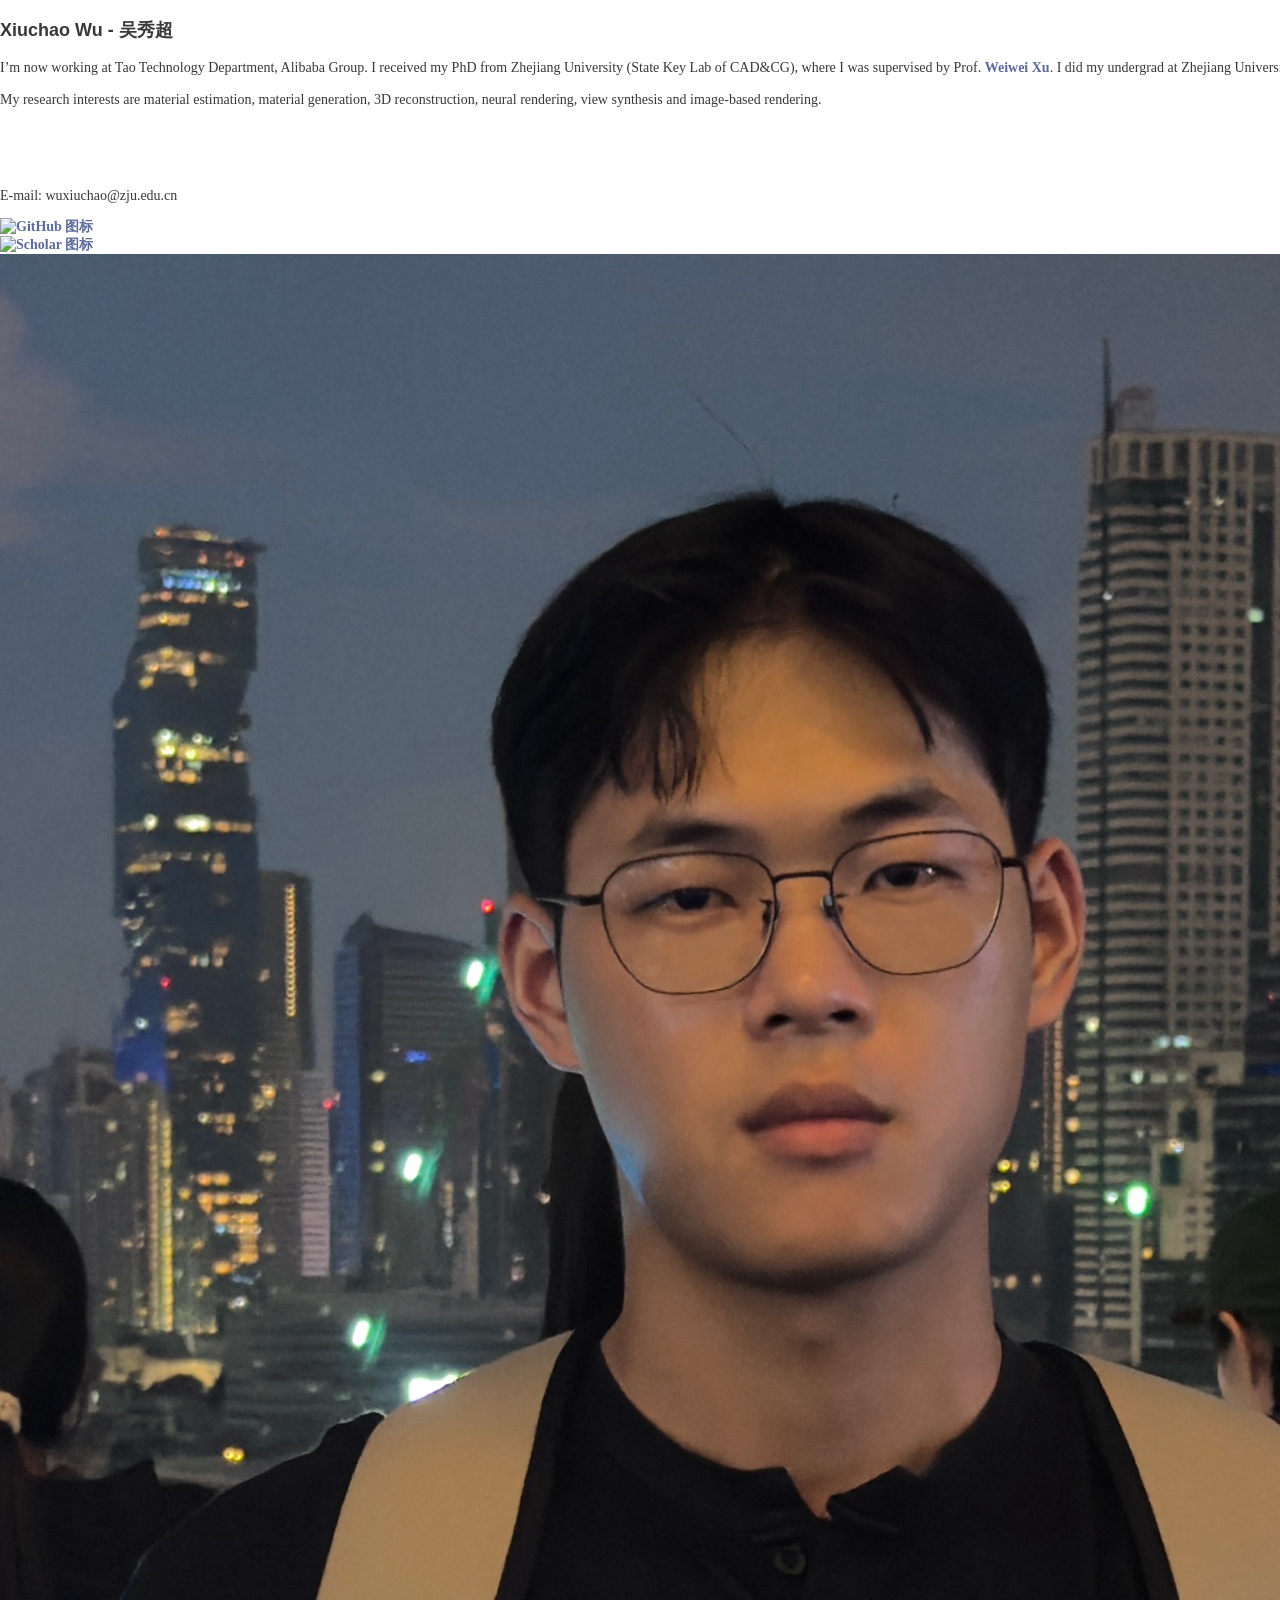
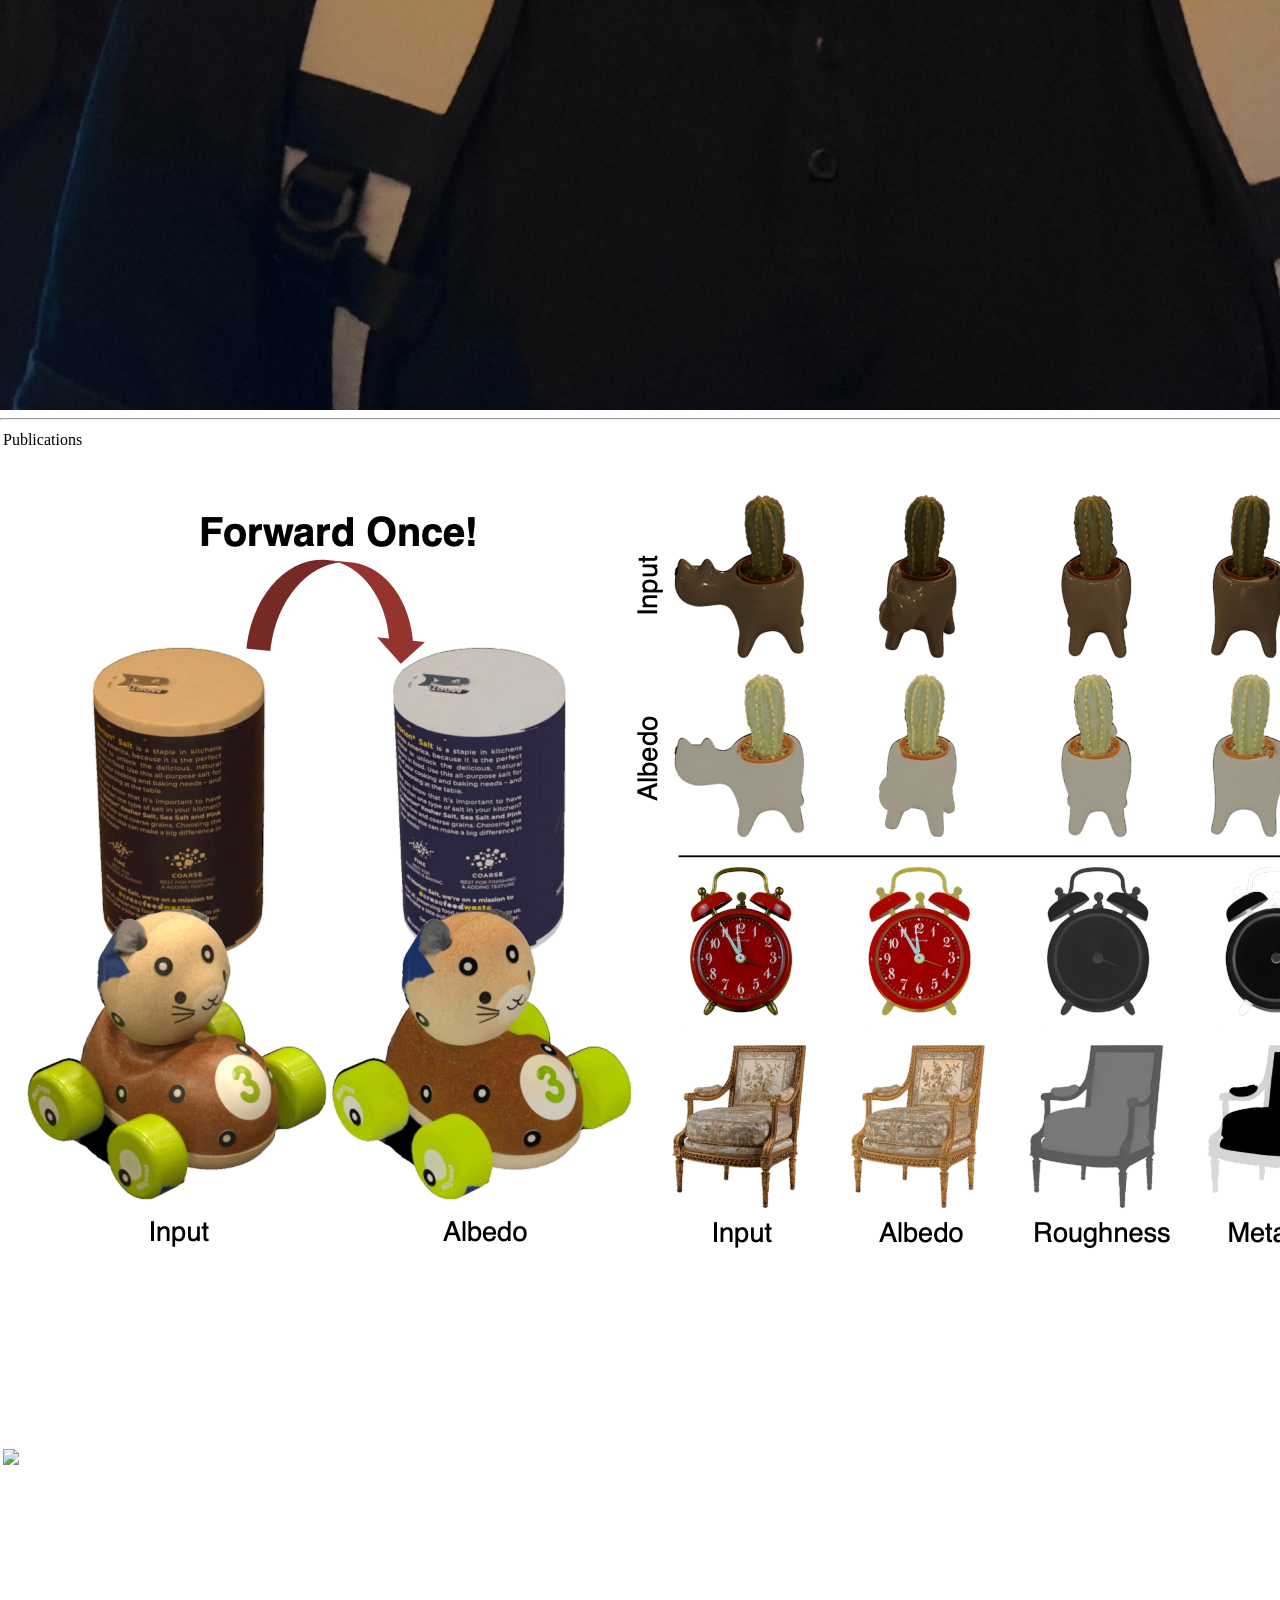
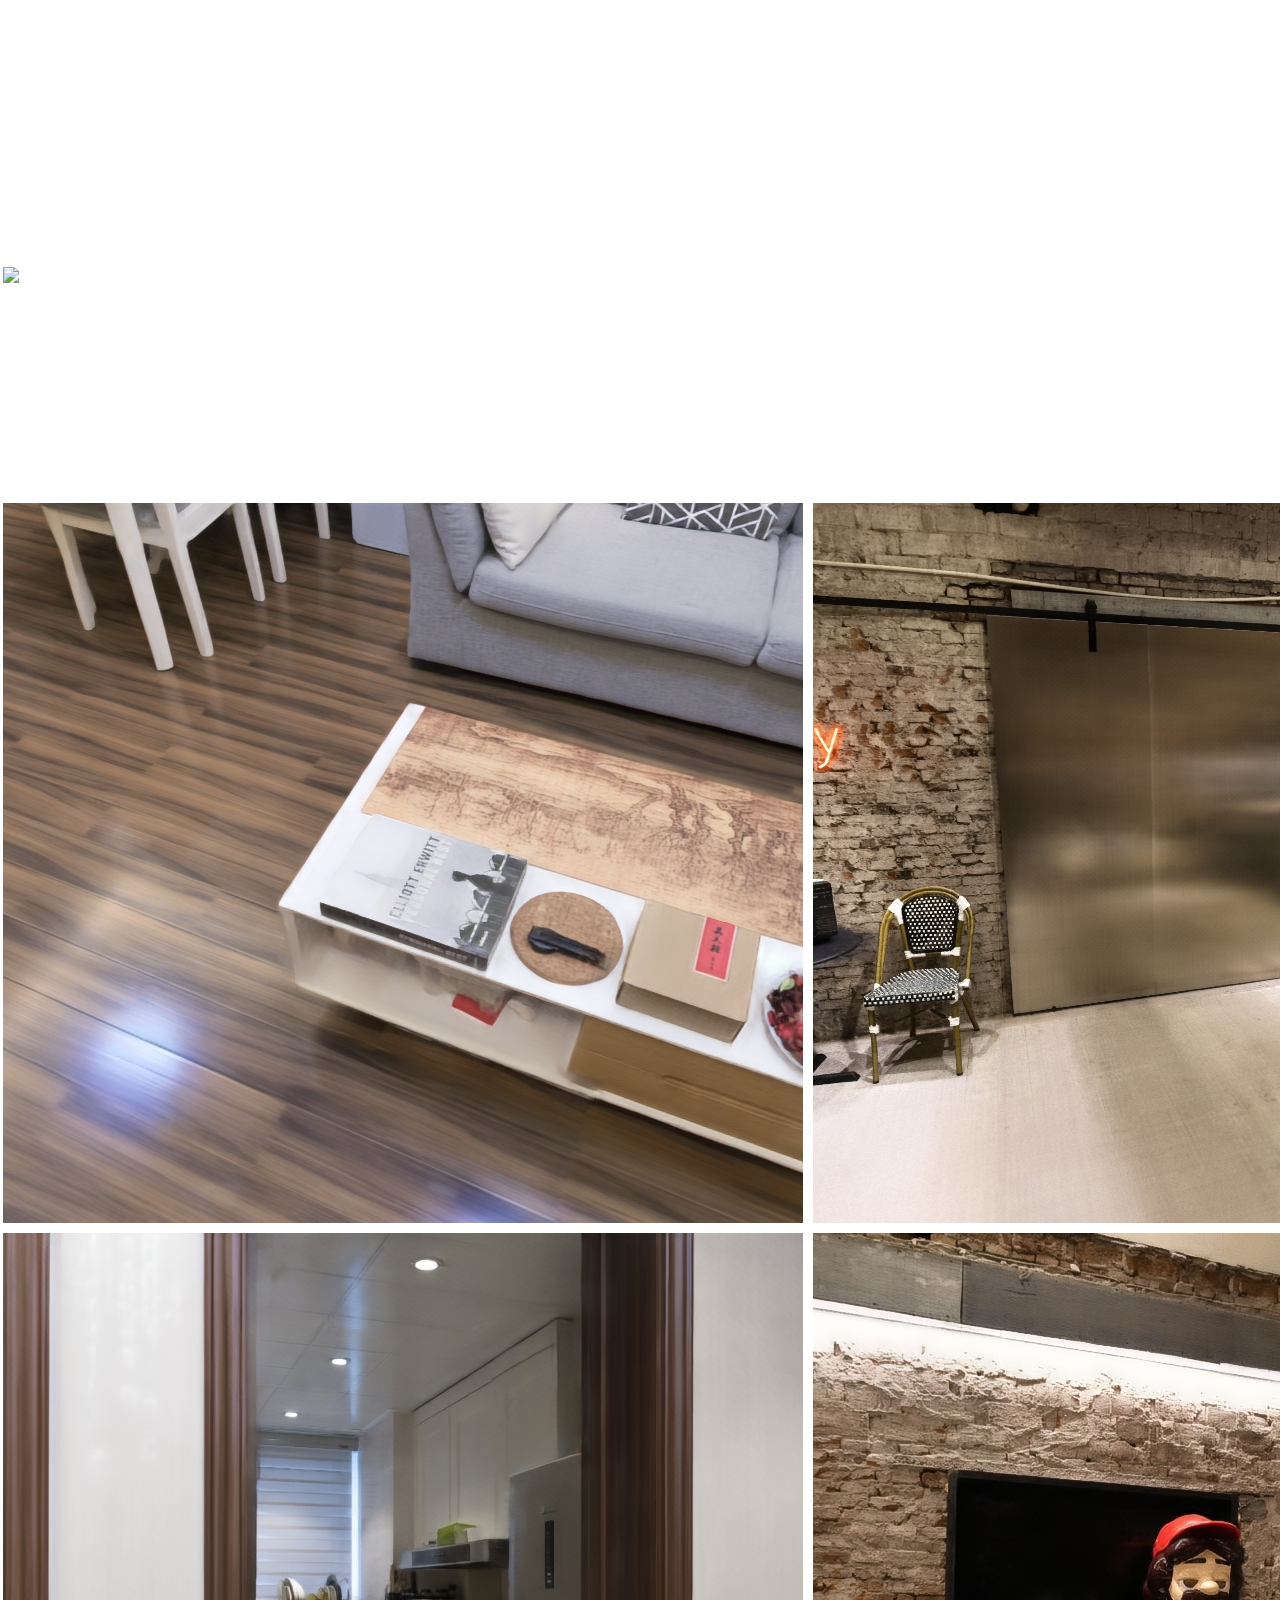
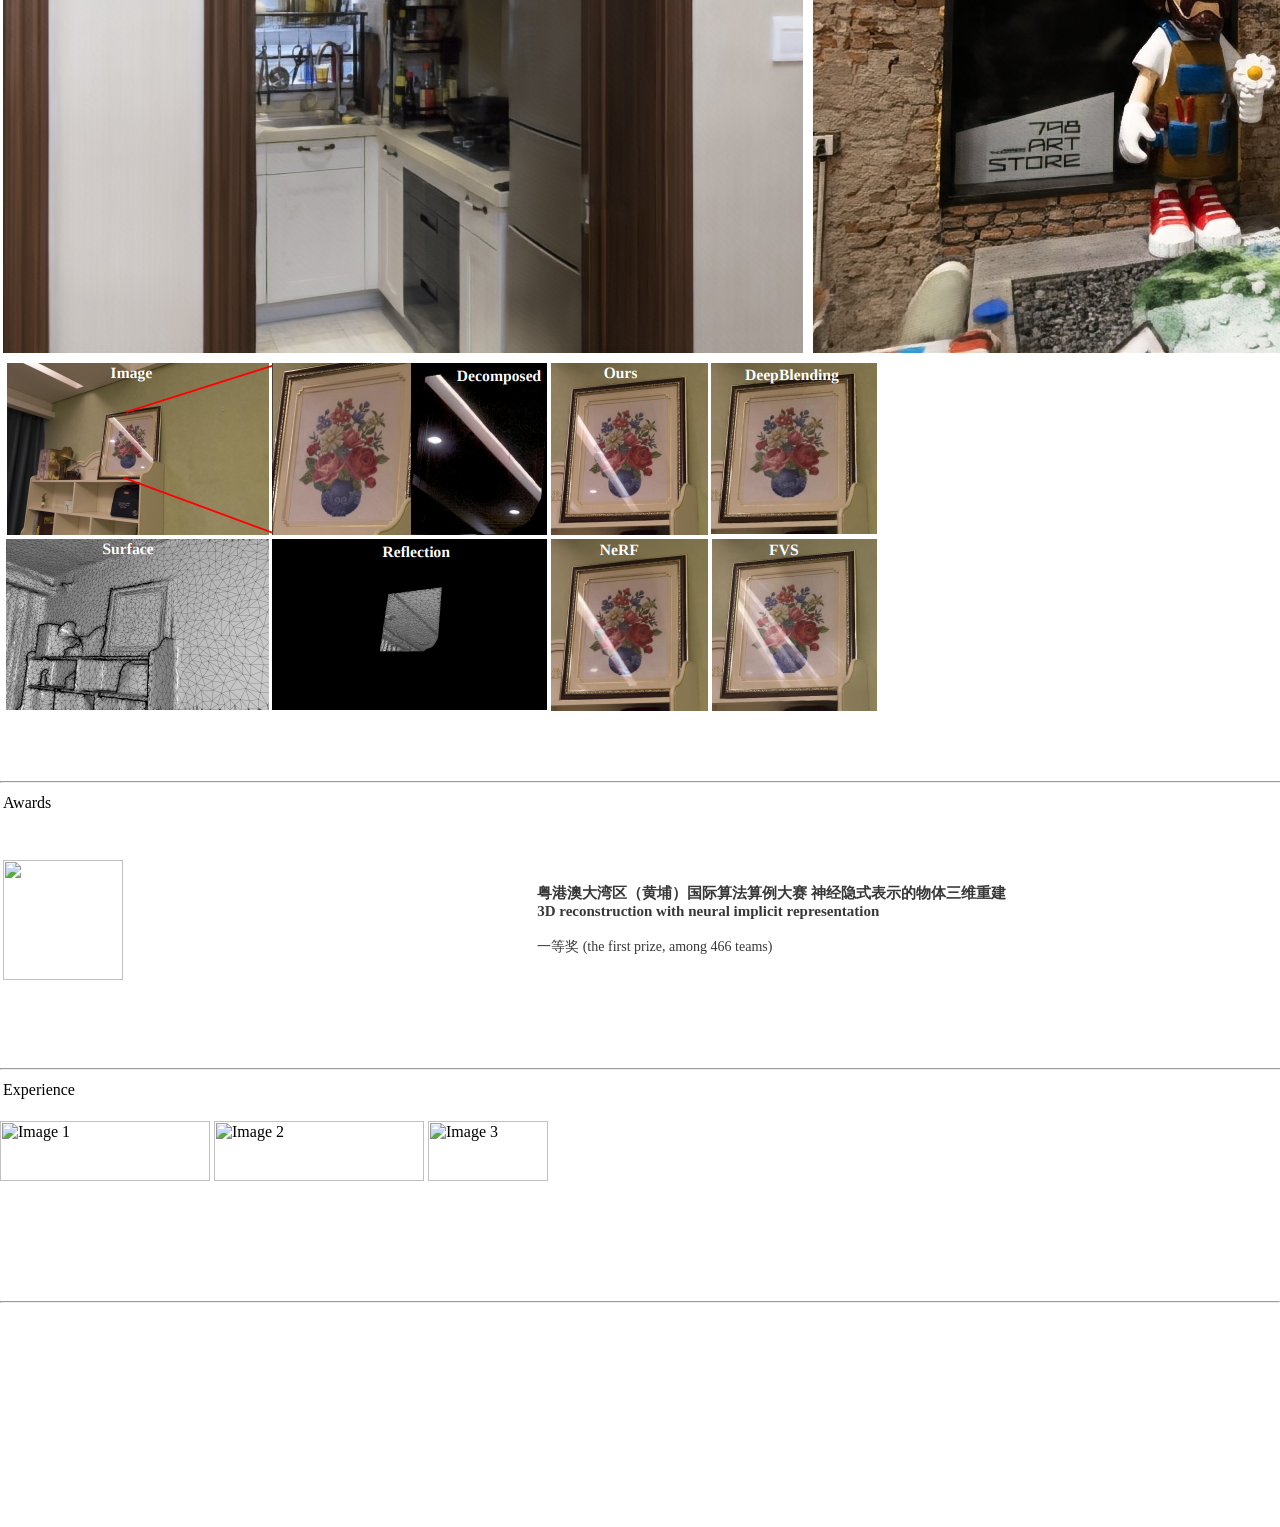
==== index.html @ cb65deca "update" ====
<html lang="en"><head><meta http-equiv="Content-Type" content="text/html; charset=UTF-8">

    <title>Xiuchao Wu (吴秀超) - Home Page</title>
    
    <meta name="author" content="Xiuchao Wu">
    <!-- <meta name="viewport" content="width=device-width, initial-scale=1"> -->
    
    <link rel="stylesheet" type="text/css" href="glab.css">
  </head>
  
  <body data-new-gr-c-s-check-loaded="14.1062.0" data-gr-ext-installed="" style="margin: 0;padding: 0;">

    <table style="width:100%;max-width:1200px;border:0px;border-spacing:0px;border-collapse:separate;margin-right:auto;margin-left:auto;"><tbody>
      
      <tr style="padding:0px">
        <td style="padding:0px">
          <br>
          <name><strong>Xiuchao Wu - 吴秀超</strong></name>
          
          <table style="width:100%;"><tbody>


          <div class="flex-container">
            <div class="text-block">
              <br>
              <p>
                I’m now working at Tao Technology Department, Alibaba Group. 
                I received my PhD from Zhejiang University (State Key Lab of CAD&CG), where I was supervised by Prof. 
                <a href="http://www.cad.zju.edu.cn/home/weiweixu/weiweixu_en.htm">Weiwei Xu</a>. I did my undergrad at Zhejiang University of Technology.
                <br>
                <br>My research interests are material estimation, material generation, 3D reconstruction, neural rendering, view synthesis and image-based rendering. 
                <br>
                <br><br>
                <br><br><br>
                E-mail: wuxiuchao@zju.edu.cn</p>
              </p>


              <div class="icon-container">
                <div class="icon">
                  <a href="https://github.com/XchaoWu" class="icon" target="_blank">
                    <img src="images/github.png" alt="GitHub 图标"></a>
                </div>
                <div class="icon">
                  <a href="https://scholar.google.com/citations?user=CcblH1AAAAAJ&hl=zh-CN&oi=sra" class="icon" target="_blank">
                    <img src="images/scholar.png" alt="Scholar 图标"></a>
                </div>
            </div>
            </div>
            <div class="image-block">
                <img src="images/me2.jpg">
            </div>
        </div>


      </tbody></table>

          <!-- <table style="width:100%;border:0px;border-spacing:0px;border-collapse:separate;margin-right:auto;margin-left:auto;"><tbody>
            <tr style="padding:0px">

              <td style="padding:0%;width:75%;vertical-align:middle">
                <p style="text-align:center">
          </p><p>I am a PhD student (expected to graduate in 2024) of the State Key Lab of CAD&CG, Zhejiang University, supervised by Prof. 
              <a href="http://www.cad.zju.edu.cn/home/weiweixu/weiweixu_en.htm">Weiwei Xu</a>. I did my undergrad at Zhejiang University of Technology.
              <br>
              <br>My research interests are neural rendering, view synthesis and image-based rendering. 
              <br>
              <br>
              E-mail: wuxiuchao@zju.edu.cn</p>
              </td>

              <td style="padding:1%;width:15%;max-width:40%">
                <img src="images/me.jpg" width="200px"></td>

            </tr>
        </tbody></table> -->

        
          <hr>
          <table style="width:100%;"><tbody>
              <tr>
              <td style="padding-bottom:20px;width:100%;vertical-align:middle">
                <SUBTITLE>Publications</SUBTITLE>
              </td>
            </tr>
          </tbody></table>

          <table style="width:100%;"><tbody>

            <tr>
              <td style="vertical-align:middle;">
              <!-- <div class="video"> -->
                <!-- <img src="images/lgdm.png" style="padding-top: 23;padding-bottom: 23;" width=350 height=160 alt=""/> -->
                <div class="image-container">
                  <a href="">
                    <img src="images/stableintrinsic.png">
                  </a>
              </div>
                <!-- <video src="papers/scanerf/videos/park.mp4" width=350 height=196 autoplay loop muted playsinline></video> -->
              <!-- </div> -->
              </td>
      

                <td style="padding:20px; vertical-align:middle;">
                  <a href=""><papertitle>StableIntrinsic: Detail-preserving One-step Diffusion Model for Multi-view Material Estimation</papertitle></a>
                  <br><br>
                  <a>Xiuchao Wu</a>,
                  <a href=""><u>Pengfei Zhu</u></a>,
                  <a href=""><u>Jiangjing Lyu</u></a>, 
                  <a href=""><u>Xinguo Liu</u></a>,<br>
                  <a href=""><u>Jie Guo</u></a>,
                  <a href=""><u>Yanwen Guo</u></a>,
                  <a href="http://www.cad.zju.edu.cn/home/weiweixu/weiweixu_en.htm"><u>Weiwei Xu</u></a>,
                  <a href=""><u>Chengfei Lyu</u></a>
                  <br><br>
                  <a href="https://arxiv.org/pdf/2508.19789"><conf>Preprint https://arxiv.org/pdf/2508.19789</conf></a><br><br>
                  <a href=""><CLICK>project</CLICK></a> |
                  <a href="https://arxiv.org/pdf/2508.19789"><CLICK>paper</CLICK></a> |
                  <a href=""><CLICK>video</CLICK></a>
                  <br>
                  <p>In this paper, we introduce StableIntrinsic, a one-step diffusion
                    model for multi-view material estimation that can produce high-quality material parameters with low variance.</p>
                </td>
              </tr> 


            <tr>
              <td style="vertical-align:middle;">
              <!-- <div class="video"> -->
                <!-- <img src="images/lgdm.png" style="padding-top: 23;padding-bottom: 23;" width=350 height=160 alt=""/> -->
                <div class="image-container">
                  <a href="papers/lgdm/index.html">
                    <img src="images/lgdm.png">
                  </a>
              </div>
                <!-- <video src="papers/scanerf/videos/park.mp4" width=350 height=196 autoplay loop muted playsinline></video> -->
              <!-- </div> -->
              </td>
      

                <td style="padding:20px; vertical-align:middle;">
                  <a href=""><papertitle>Local Gaussian Density Mixtures for Unstructured Lumigraph Rendering</papertitle></a>
                  <br><br>
                  <a>Xiuchao Wu</a>,
                  <a href="https://superxjm.github.io/"><u>Jiamin Xu</u></a>,
                  <a href="https://cv.wangchi.art/"><u>Chi Wang</u></a>, 
                  <a href="https://www.eee.hku.hk/~evanpeng/"><u>Yifan Peng</u></a>,<br>
                  <a href="https://www.cs.utexas.edu/~huangqx/"><u>Qixing Huang</u></a>,
                  <a href="https://jamestompkin.com/"><u>James Tompkin</u></a>,
                  <a href="http://www.cad.zju.edu.cn/home/weiweixu/weiweixu_en.htm"><u>Weiwei Xu</u></a>
                  <br><br>
                  <conf>SIGGRAPH Asia 2024</conf><br><br>
                  <!-- <h5><strong>SIGGRAPH Asia 2023</strong><h5>  -->
                  <a href="papers/lgdm/index.html"><CLICK>project</CLICK></a> |
                  <a href="papers/lgdm/LGDM.pdf"><CLICK>paper</CLICK></a> |
                  <a href="https://www.youtube.com/embed/sb1AeLB6tg4?si=sqTZ50vyJTJIoHlW"><CLICK>video</CLICK></a>
                  <br>
                  <p>This approach uses a local or
                    per-view density represented as Gaussian mixtures along each ray.
                    To synthesize novel views, we warp and fuse local volumes, then
                    alpha-composite using input photograph ray colors from a small
                    set of neighboring images.</p>
                </td>
              </tr> 

              <tr>


            <tr>
            <td style="vertical-align:middle;">

            <div class="image-container">
              <a href="papers/scanerf/index.html">
                <img src="images/scanerf2.png">
              </a>
          </div>
            </td>
    
              <td style="padding:20px; vertical-align:middle;">
                <a href=""><papertitle>ScaNeRF: Scalable Bundle-Adjusting Neural Radiance Fields for Large-Scale Scene Rendering</papertitle></a>
                <br><br>
                <a>Xiuchao Wu</a>,
                <a href="https://superxjm.github.io/"><u>Jiamin Xu</u></a>,
                <a href=""><u>Xin Zhang</u></a>, 
                <a href="http://www.cad.zju.edu.cn/home/bao/"><u>Hujun Bao</u></a>,<br>
                <a href="https://www.cs.utexas.edu/~huangqx/"><u>Qixing Huang</u></a>,
                <a href=""><u>Yujun Shen</u></a>,
                <a href="https://jamestompkin.com/"><u>James Tompkin</u></a>,
                <a href="http://www.cad.zju.edu.cn/home/weiweixu/weiweixu_en.htm"><u>Weiwei Xu</u></a>
                <br><br>
                <conf>SIGGRAPH Asia 2023. ACM Transactions on Graphics (TOG)</conf><br><br>
                <!-- <h5><strong>SIGGRAPH Asia 2023</strong><h5>  -->
                <a href="papers/scanerf/index.html"><CLICK>project</CLICK></a> |
                <a href="papers/scanerf/scanerf.pdf"><CLICK>paper</CLICK></a> |
                <a href="https://www.youtube.com/watch?v=ylqZxQS2u6c"><CLICK>video</CLICK></a>
                <br>
                <p>High-quality large-scale scene rendering requires a scalable representation and accurate camera poses. This research combines tile-based hybrid
                  neural fields with parallel distributive optimization to improve bundleadjusting neural radiance fields.</p>
              </td>
            </tr> 
            <tr>
              <!-- <td style="vertical-align:middle;">
                <a href="papers/scalable-nisr/snisr.pdf"><img src="images/snisr.jpg" width=350></a></td> -->

            <!-- <td style="vertical-align:middle;"> -->
                <!-- <video width="350px" poster="images/snisr.jpg" muted="muted" onMouseOver="this.play()" onMouseOut="this.pause()" class="video_class"  loop>
                    <source src="videos/t_video.mp4"  type="video/mp4"></source>
                </video> -->
                <!-- <img src="images/snisr.jpg" style="padding-top: 23;padding-bottom: 23;" width=350 height=200 alt=""/> -->
            <!-- </td>  -->

            <td style="vertical-align:middle;">

              <div class="image-container">
                <a href="papers/scalable-nisr/index.html">
                  <img src="images/snisr.jpg">
                </a>
            </div>
              </td>

            <!-- <td style="vertical-align:middle;">
            <div class="video"><video src="videos/snisr.mp4" width=350 height=196 autoplay loop muted playsinline></video></div>
            </td> -->
    

              <td style="padding:20px; vertical-align:middle;">
                <a href="papers/scalable-nisr/snisr.pdf"><papertitle>Scalable Neural Indoor Scene Rendering</papertitle></a>
                <br><br>
                <a>Xiuchao Wu*</a>,
                <a href="https://superxjm.github.io/"><u>Jiamin Xu*</u></a>,
                <a href="https://zzh2000.github.io/"><u>Zihan Zhu</u></a>, <br>
                <a href="http://www.cad.zju.edu.cn/home/bao/"><u>Hujun Bao</u></a>,
                <a href="https://www.cs.utexas.edu/~huangqx/"><u>Qixing Huang</u></a>,
                <a href="https://jamestompkin.com/"><u>James Tompkin</u></a>,
                <a href="http://www.cad.zju.edu.cn/home/weiweixu/weiweixu_en.htm"><u>Weiwei Xu</u></a>
                <!-- <note>(* joint first author)</note> -->
                <br><br>
                <conf>SIGGRAPH 2022. ACM Transactions on Graphics (TOG)</conf><br><br>
                <a href="papers/scalable-nisr/index.html"><CLICK>project</CLICK></a> |
                <a href="papers/scalable-nisr/snisr.pdf"><CLICK>paper</CLICK></a> |
                <a href="https://www.youtube.com/embed/hn-IVZZ-_lM"><CLICK>video</CLICK></a>
                <br>
                <p>We propose a scalable neural scene reconstruction and rendering method to support distributed training and interactive rendering of large indoor scenes.</p>
              </td>
            </tr> 

            
  
            <tr>
                <!-- <td style="vertical-align:middle;">
                    <a href="https://superxjm.github.io/source_files/ReflectiveIBR.pdf"><img src="images/sibr.png" width=350></a>
                </td> -->

                <!-- <td style="vertical-align:middle;"> -->
                    <!-- <div class="video2"> -->
                      <!-- <img src="images/sibr.png" style="padding-top: 23;padding-bottom: 23;" width=350 height=160 alt=""/> -->
                        <!-- <div class="img2"  onmouseover="come2()"><img src="images/sibr.png" style="padding-top: 23;padding-bottom: 23;" width=350 height=150 alt=""/></div>
                        <a href="videos/445.mp4"> -->
                      <!-- <video src="videos/445.mp4" width=350 height=196 autoplay loop muted playsinline></video> -->
                        <!-- </a> -->
                    <!-- </div> -->
                <!-- </td> -->

                <td style="vertical-align:middle;">
                    <div class="image-container">
                      <a href="https://superxjm.github.io/papers/reflective_IBR/index.html">
                        <img src="images/sibr.png">
                      </a>
                  </div>

                  </td>

                <!-- <td style="vertical-align:middle;"> -->
                  <!-- <img src="images/sibr.png" style="padding-top: 23;padding-bottom: 23;" width=350 height=160 alt=""/> -->
                  <!-- <video width="350px" poster="images/sibr.png" muted="muted" onMouseOver="this.play()" onMouseOut="this.pause()" class="video_class"  loop> -->
                      <!-- <source src="videos/445.mp4"  type="video/mp4"></source> -->
                  <!-- </video> -->
              <!-- </td>  -->

              

                <td style="padding:20px;vertical-align:middle; ">
                    <a href="https://superxjm.github.io/source_files/ReflectiveIBR.pdf"><papertitle>Scalable Image-based Indoor Scene Rendering with Reflections</papertitle></a>
                  <br><br>
                  <a href="https://superxjm.github.io/"><u>Jiamin Xu</u></a>,
                  <a>Xiuchao Wu</a>,
                  <a href="https://zzh2000.github.io/"><u>Zihan Zhu</u></a>, <br>
                  <a href="https://www.cs.utexas.edu/~huangqx/"><u>Qixing Huang</u></a>,
                  <a href="https://yangzzzy.github.io/"><u>Yin Yang</u></a>,
                  <a href="http://www.cad.zju.edu.cn/home/bao/"><u>Hujun Bao</u></a>,
                  <a href="http://www.cad.zju.edu.cn/home/weiweixu/weiweixu_en.htm"><u>Weiwei Xu</u></a>
                  <br><br>
                  <conf>SIGGRAPH 2021. ACM Transactions on Graphics (TOG)</conf><br><br>
                  <a href="https://superxjm.github.io/papers/reflective_IBR/index.html"><CLICK>project</CLICK></a> |
                  <a href="https://superxjm.github.io/source_files/ReflectiveIBR.pdf"><CLICK>paper</CLICK></a> |
                  <a href=""><CLICK>video</CLICK></a>
                  <br>
                  <p>This paper proposes a novel scalable image-based rendering (IBR) pipeline
                    for indoor scenes with reflections.</p>
                </td>
              </tr> 
      

  
        </tbody>
  

      
      </table>
    
      <br><br><br>
      <hr>
      <table style="width:100%;"><tbody>
          <tr>
          <td style="padding-bottom:20px;width:100%;vertical-align:middle">
            <SUBTITLE>Awards</SUBTITLE>
          </td>
        </tr>
      </tbody></table>

      <table style="width:100%;"><tbody>
        

      <tr>
        <!-- <td style="vertical-align:middle;">
            <a href="https://superxjm.github.io/source_files/ReflectiveIBR.pdf"><img src="images/sibr.png" width=350></a>
        </td> -->

        <td style="vertical-align:middle;">
            <div class="video2">
              <img src="images/award_1.jpg" style="padding-top: 23;padding-bottom: 23;" width=120 height=120 alt=""/>
                <!-- <div class="img2"  onmouseover="come2()"><img src="images/sibr.png" style="padding-top: 23;padding-bottom: 23;" width=350 height=150 alt=""/></div> -->
                <!-- <a href="此处填写你想要跳转的地址"> -->
              <!-- <video src="videos/445.mp4" width=350 height=196 autoplay loop muted playsinline></video> -->
                <!-- </a> -->
            </div>
        </td>

        <td style="padding:20px;vertical-align:middle">
          <a href="http://123.138.24.155:30080/org/pazhoulab/competition/area/64a777c20890cb0bf38b0d3c/content/7">
            <papertitle>粤港澳大湾区（黄埔）国际算法算例大赛 神经隐式表示的物体三维重建</papertitle>
            <br>
            <papertitle>3D reconstruction with neural implicit representation</papertitle>
          </a>
        <br><br>

        <p>一等奖 (the first prize, among 466 teams)</p>
      </td>
      </tr> 
    </tbody></table>
      

    <br><br><br>
    <hr>
    <table style="width:100%;"><tbody>
        <tr>
        <td style="padding-bottom:20px;width:100%;vertical-align:middle">
          <SUBTITLE>Experience</SUBTITLE>
        </td>
      </tr>
    </tbody></table>

    <table style="width:100%;"><tbody>
      

      <div class="img-exp">
        <img src="images/zjut.png" alt="Image 1" width="210" height="60">
        <img src="images/zju.png" alt="Image 2" width="210" height="60">
        <img src="images/ali.png" alt="Image 3" width="120" height="60">
        <!-- 可以继续添加更多图片 -->
    </div>
  </tbody></table>

      
    </table>
    <br><br><br><br><br><br>
    <hr>
  


        <br><br><br><br><br><br><br><br><br><br><br><br>

        <script type='text/javascript' id='mapmyvisitors' src='https://mapmyvisitors.com/map.js?cl=000000&w=500&t=tt&d=12IrnreAAdNn1CWN6Am1j1q2SyIGwR6fZZSlWt8GyO4&co=ffffff&cmn=3ab3cc&cmo=fc5a5a&ct=000000'></script>

        <!-- <footer class="footer"> -->

<!-- <script type='text/javascript' id='mapmyvisitors' src='https://mapmyvisitors.com/map.js?cl=000000&w=a&t=n&d=12IrnreAAdNn1CWN6Am1j1q2SyIGwR6fZZSlWt8GyO4&co=ffffff&cmn=3ab3cc&cmo=fc5a5a&ct=ffffff'></script> -->

        <!-- </footer> -->

        


  
  </body><grammarly-desktop-integration data-grammarly-shadow-root="true"></grammarly-desktop-integration></html>

<script src="js/temp.js"></script>
<script>
    myVid=document.getElementById("video");
    myVid.muted=true;
    function come() {
        $("#video").show();
        $(".img").hide();
        // $("#video").load();//执行一次加载一次，从头开始播放
        // $("#video").currentTime = 0;
        $("#video")[0].play();
    }
    function go() {
        $(".img").show();
        $("#video").hide();
        $("#video")[0].pause();
        // $("#video").get(0).currentTime = 0;
    }
</script>
<script>
    myVid=document.getElementById("video2");
    myVid.muted=true;
    function come2() {
        $("#video2").show();
        $(".img2").hide();
        // $("#video").load();//执行一次加载一次，从头开始播放
        $("#video2")[0].play();
    }
    function go2() {
        $(".img2").show();
        $("#video2").hide();
        $("#video2")[0].pause();
    }
</script>
---- glab.css ----
TABLE {
	VERTICAL-ALIGN: top; BORDER-TOP-STYLE: none; BORDER-RIGHT-STYLE: none; BORDER-LEFT-STYLE: none; BORDER-BOTTOM-STYLE: none
}
BODY {
	FONT-SIZE: normal; COLOR: black; FONT-FAMILY: Georgia, "New Century Schoolbook", Times, serif; BACKGROUND-COLOR: rgb(255, 255, 255);
	/* padding-left: 100px;
	padding-right: 100px; */
}
IMG {
	BORDER-TOP-STYLE: none; BORDER-RIGHT-STYLE: none; BORDER-LEFT-STYLE: none; BORDER-BOTTOM-STYLE: none;
}

H1 {
	font-size:38px; FONT-WEIGHT: bolder; font-family: "Arial", Times, serif; color: #3d3d3d;
}
H2 {
	MARGIN-TOP: 20px; FONT-WEIGHT: normal;font-size: 24px; MARGIN-BOTTOM: 20px;font-family: "Sans-serif", Times, serif;
	color: rgb(66, 66, 66);
}
H3 {
	MARGIN-TOP: 6px; FONT-SIZE: normal; MARGIN-BOTTOM: 0px;font-family: "Sans-serif", Times, serif;
}

H4 {
	MARGIN-TOP: 0px;  font-weight:lighter;FONT-SIZE:normal; MARGIN-BOTTOM: 0px;font-family: "Arial", Times, serif;
}

H5 {
	MARGIN-TOP: 0px;  font-weight:lighter;FONT-SIZE:15px; MARGIN-BOTTOM: 0px;font-family: "Arial", Times, serif;
}

P {
	text-align: justify; MARGIN-TOP: 0px; font-size: 14px;font-family: "Times New Roman", Times, serif; color: #383838;
}
A {
	FONT-WEIGHT: bolder; font-size: 14px; TEXT-DECORATION: none;font-family: "Times New Roman", Times, serif;
}

PAPERTITLE {
	font-weight: bolder;
	text-align: justify; MARGIN-TOP: 0px; font-size: 15px;font-family: "Times New Roman", Times, serif; color: #383838;
}

NAME{
	font-weight: bolder;
	text-align: justify; MARGIN-TOP: 0px; font-size: 18px;font-family: "Arial", Times, serif; color: #383838;
}

A:link {
	COLOR: #5c6b99
}
A:visited {
	COLOR: #5c6b99
}
UL {
	MARGIN-TOP: 1px; MARGIN-BOTTOM: 15px
}
BLOCKQUOTE {
	MARGIN-LEFT: 6em; TEXT-INDENT: -4em
}
BLOCKQUOTE P {
	MARGIN-TOP: 0px; MARGIN-BOTTOM: 0px
}
#menu {
	BACKGROUND-COLOR: transparent
}
#menu A {
	DISPLAY: block; COLOR: #666666
}
#menu A:hover {
	COLOR: white; BACKGROUND-COLOR: #990000
}
#menu TD {
	PADDING-RIGHT: 0px; BORDER-TOP: #999999 1px solid; PADDING-LEFT: 0px; PADDING-BOTTOM: 0px; MARGIN: 0px; FONT: 10px/15px Verdana, Lucida, Arial, sans-serif; WIDTH: 100px; COLOR: black; PADDING-TOP: 0px; TEXT-ALIGN: center
}
#internalmenu TD {
	PADDING-RIGHT: 0px; PADDING-LEFT: 0px; BACKGROUND: white; PADDING-BOTTOM: 0px; MARGIN: 0px; FONT: 10px/15px Verdana, Lucida, Arial, sans-serif; COLOR: black; PADDING-TOP: 0px; TEXT-ALIGN: right
}
#internalmenu A {
	DISPLAY: block; COLOR: #666666
}
#content {
	CLEAR: right
}
#sidebar {
	PADDING-RIGHT: 25px; MARGIN-TOP: 0.5em; TEXT-ALIGN: right
}
#sidebar IMG {
	MARGIN: 45px 0px 5px
}
#sidebar H2 {
	FONT-WEIGHT: normal; FONT-SIZE: smaller; MARGIN: 0px
}
#primarycontent {
	LINE-HEIGHT: 1.3; PADDING-TOP: 25px;
}
#footer {
	CLEAR: both; FONT-SIZE: x-small; PADDING-BOTTOM: 10px; PADDING-TOP: 20px
}
#projectlist IMG {
	PADDING-RIGHT: 10px; PADDING-LEFT: 3px; PADDING-BOTTOM: 3px; VERTICAL-ALIGN: middle; PADDING-TOP: 3px
}
#projectlist TABLE {
	PADDING-LEFT: 15px; PADDING-BOTTOM: 15px; BORDER-COLLAPSE: collapse; border-spacing: 0
}
#summary TD {
	BORDER-RIGHT: 0px; PADDING-RIGHT: 5px; BORDER-TOP: #999999 1px solid; PADDING-LEFT: 5px; MARGIN: 0px; BORDER-LEFT: 0px
}
#people {
	PADDING-LEFT: 10px; MARGIN-LEFT: 0px; LIST-STYLE-TYPE: none
}
DIV.abstract {
	CLEAR: both; PADDING-RIGHT: 0px; BORDER-TOP: #999999 1px solid; MARGIN-TOP: 25px; PADDING-LEFT: 0px; PADDING-BOTTOM: 0px; PADDING-TOP: 0px
}
DIV.abstract PRE {
	FONT-SIZE: xx-small; MARGIN: 0px
}
DIV.abstract H2 {

}
DIV.abstract IMG {
	PADDING-RIGHT: 0px; PADDING-LEFT: 12px; FLOAT: right; PADDING-BOTTOM: 6px; PADDING-TOP: 6px
}
DIV.abstract LI {
	MARGIN: 0px
}
DIV.timestamp {
	DISPLAY: block; FONT-SIZE: x-small; COLOR: #999999; PADDING-TOP: 10px; BORDER-BOTTOM: #999999 1px solid; TEXT-ALIGN: right
}
.hide {
	DISPLAY: none
}
#courses TD {
	PADDING-RIGHT: 6px; PADDING-LEFT: 6px; PADDING-BOTTOM: 6px; PADDING-TOP: 6px
}
TD.coursename {
	FONT-WEIGHT: bolder
}


/* * {
	box-sizing: border-box;
  }
   */
  /* Position the image container (needed to position the left and right arrows) */
  .container {
	position: relative;
	/* margin: 0 auto; */
	/* background-color: #990000; */
  }
  
  /* Hide the images by default */
  .mySlides {
	display: none;
  }
  
  /* Add a pointer when hovering over the thumbnail images */
  .cursor {
	cursor: pointer;
  }
  
  /* Next & previous buttons */
  .prev,
  .next {
	cursor: pointer;
	position: absolute;
	top: 40%;
	width: auto;
	padding: 16px;
	margin-top: -50px;
	color: white;
	font-weight: bold;
	font-size: 20px;
	border-radius: 0 3px 3px 0;
	user-select: none;
	-webkit-user-select: none;
  }
  
  /* Position the "next button" to the right */
  .next {
	right: 0;
	border-radius: 3px 0 0 3px;
  }
  
  /* On hover, add a black background color with a little bit see-through */
  .prev:hover,
  .next:hover {
	background-color: rgba(0, 0, 0, 0.8);
  }
  
  /* Number text (1/3 etc) */
  .numbertext {
	color: #f2f2f2;
	font-size: 20px;
	padding: 8px 12px;
	position: absolute;
	top: 0;
  }
  
  /* Container for image text */
  .caption-container {
	text-align: center;
	background-color: rgb(255, 255, 255);
	padding: 0px 0px;
	color: rgb(0, 0, 0);
  }
  
  .row:after {
	content: "";
	display: table;
	clear: both;
	/* margin: 0 auto; */
  }
  
  /* Six columns side by side */
  .column {
	float: left;
	width: 20%;
	text-align: center;
  }
  
  /* Add a transparency effect for thumnbail images */
  .demo {
	opacity: 0.5;
  }
  
  .active,
  .demo:hover {
	opacity: 1;
  }

  .lab {
	position: relative;
	top: 50%;
	left: 50%;
	transform: translate(-50%, -20%);
	pointer-events: none; 
	color: rgb(0, 0, 0);
	font-weight: bold;
	/* background-color: #f2f2f2; */
  }
  .lab span{
	  background-color: rgb(255, 255, 255);
	  padding-left: 20px;
	  padding-right: 20px;
	  opacity: 0.5;
	  width: auto;
  }

  .uni_div {
	position: relative;
	transform: translateX(-50%);
	display: block;
	/* margin-left: auto;
	margin-right: auto;
	align-content: center; */
	left: 29%;
	width:100%;
  }

  .button_icons{
	padding-left: 200px;
	padding-right: 200px;
}

  .button_my{
	float: left;
	/* position: relative; */
	width: 28%;
	text-align: center;
	cursor: pointer;
	transition: all 2.0s;
  }

   a:hover img{
	  transform:scale(1.0,1.0);
  }

  .my_logo{
	padding-right:0px;
	/* padding-left: -80px; */
	float: left;
	width: 16%;
	text-align: center;
  }

  /* img.sharepage{
	max-width:100%;
	} */

  .logo{
	float: left;
	  width:30%
  }


  .video:hover{
	  transform: scale(1.02);
	  transition: 0.2s;
  }

  .video2:hover{
	transform: scale(1.02);
	transition: 0.2s;
}

  .my_txt {
	position: relative;
	top: 50%;
	left: 50%;
	transform: translate(0%, 380%);
	pointer-events: none; 
	color: rgb(71, 71, 71);
	font-weight: bold;
	/* background-color: #f2f2f2; */
  }

  .teaser {
	display: block;
	margin-left: auto;
	margin-right: auto;
	width: 100%;
  }
  .ttt1{
	  /* background-color: #e2e2e2; */
  }

  /* .footer {
	width:100%;
	margin-left:auto;
	margin-right:auto;
	padding-top:4px;
	padding-bottom:4px;
	/* background-color:#ececec; */
  } */

  pre{
	  background-color: #ececec;
  }

.wrapper{
    min-height: 100%;
}


.footer {
    display: flex;
	position: absolute;
	bottom: 0;
    justify-content: center;
    margin-bottom: -50px;
	width: 100%;
	height: 50px;
    background-color: #ffffff;
    color: rgb(0, 0, 0);
}
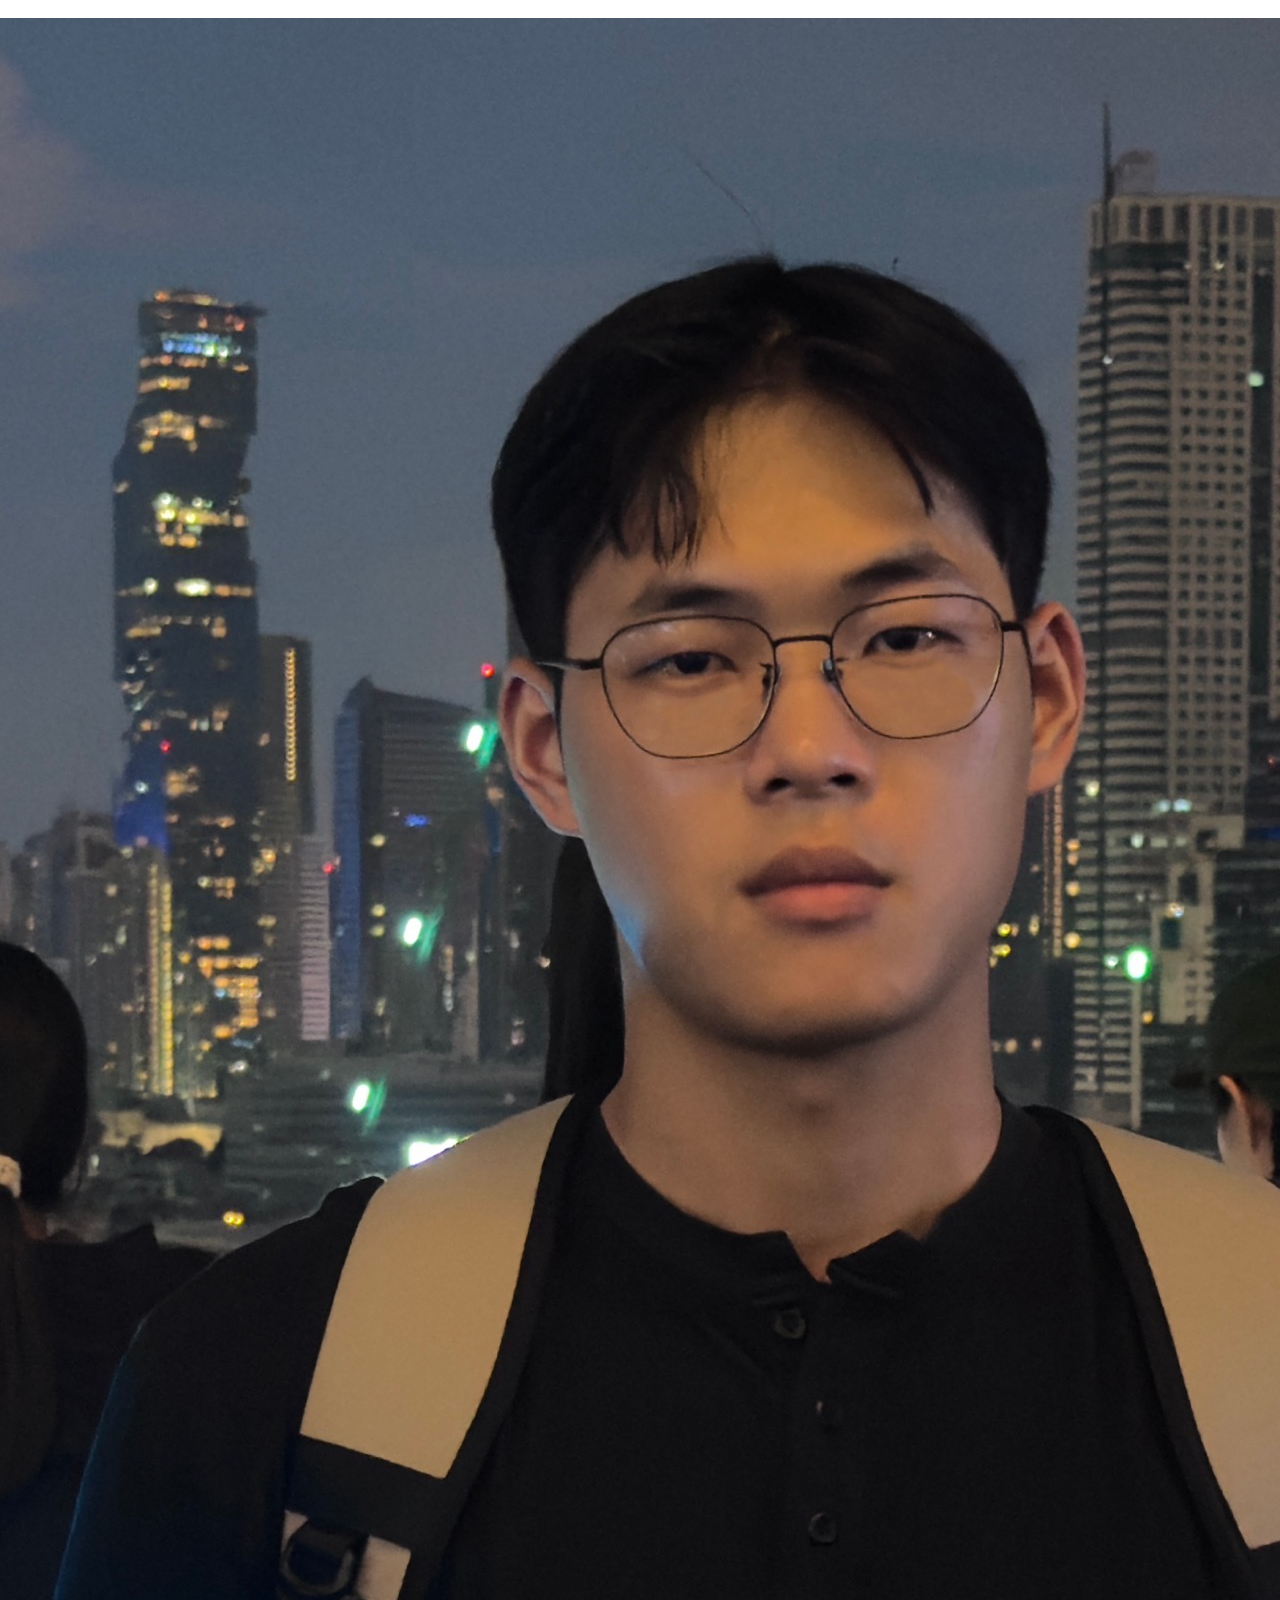
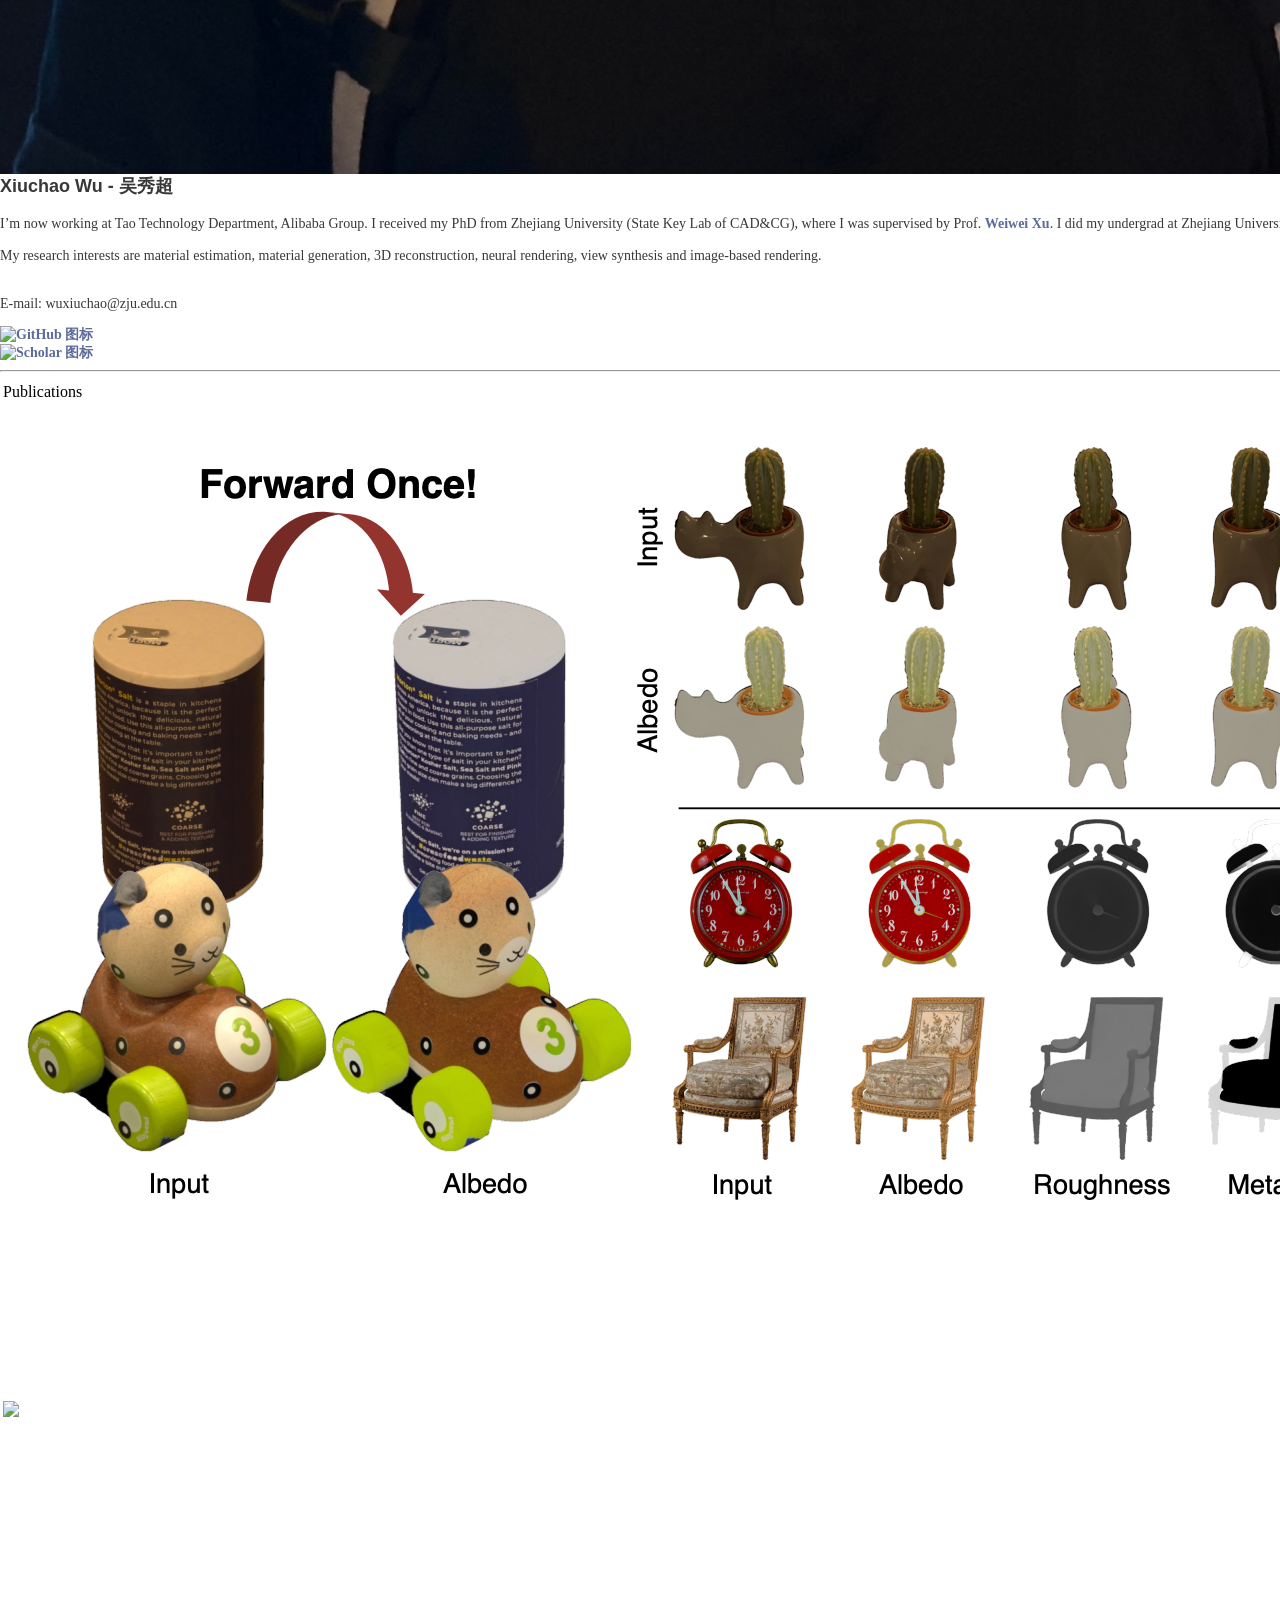
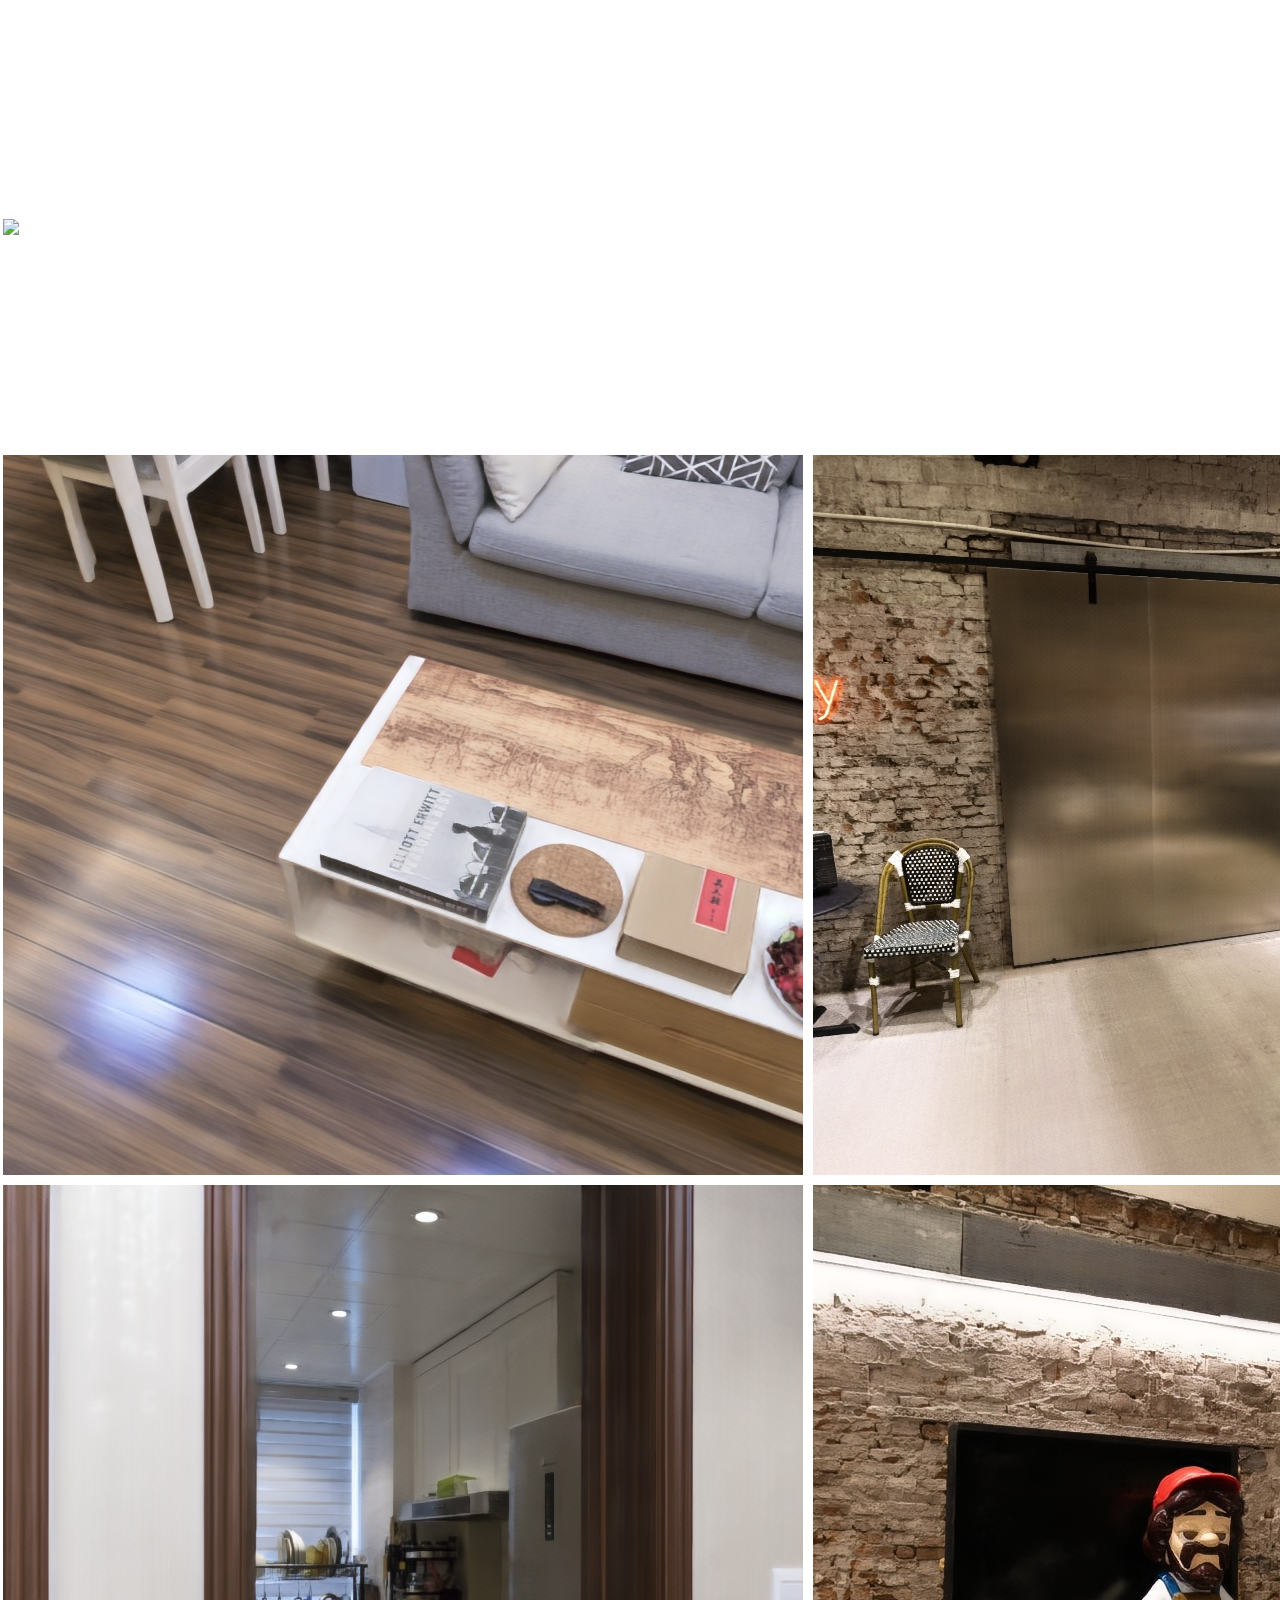
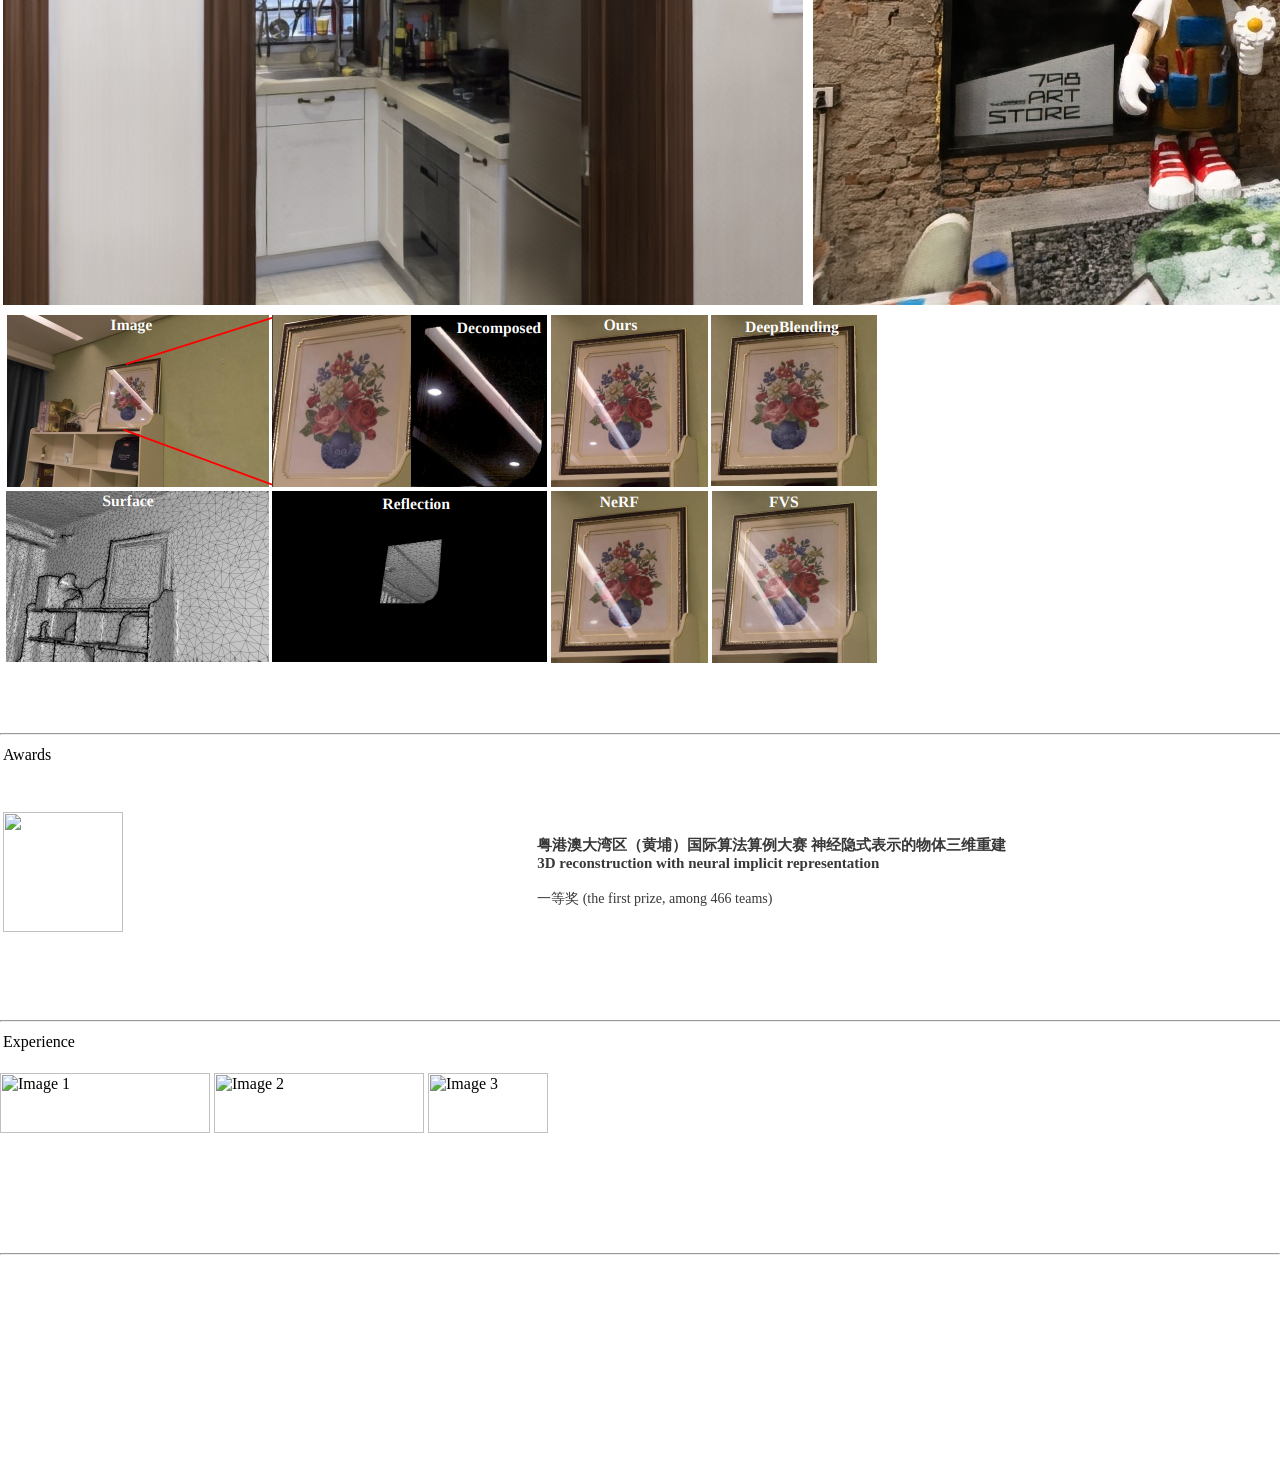
==== commit cbcc1529: "update" ====
--- a/index.html
+++ b/index.html
@@ -15,14 +15,20 @@
       <tr style="padding:0px">
         <td style="padding:0px">
           <br>
-          <name><strong>Xiuchao Wu - 吴秀超</strong></name>
+        
           
           <table style="width:100%;"><tbody>
 
 
           <div class="flex-container">
+
+            <div class="image-block">
+              <img src="images/me2.jpg">
+          </div>
+
             <div class="text-block">
-              <br>
+              <name><strong>Xiuchao Wu - 吴秀超</strong></name>
+              <br><br>
               <p>
                 I’m now working at Tao Technology Department, Alibaba Group. 
                 I received my PhD from Zhejiang University (State Key Lab of CAD&CG), where I was supervised by Prof. 
@@ -31,7 +37,6 @@
                 <br>My research interests are material estimation, material generation, 3D reconstruction, neural rendering, view synthesis and image-based rendering. 
                 <br>
                 <br><br>
-                <br><br><br>
                 E-mail: wuxiuchao@zju.edu.cn</p>
               </p>
 
@@ -47,9 +52,7 @@
                 </div>
             </div>
             </div>
-            <div class="image-block">
-                <img src="images/me2.jpg">
-            </div>
+
         </div>
 
 
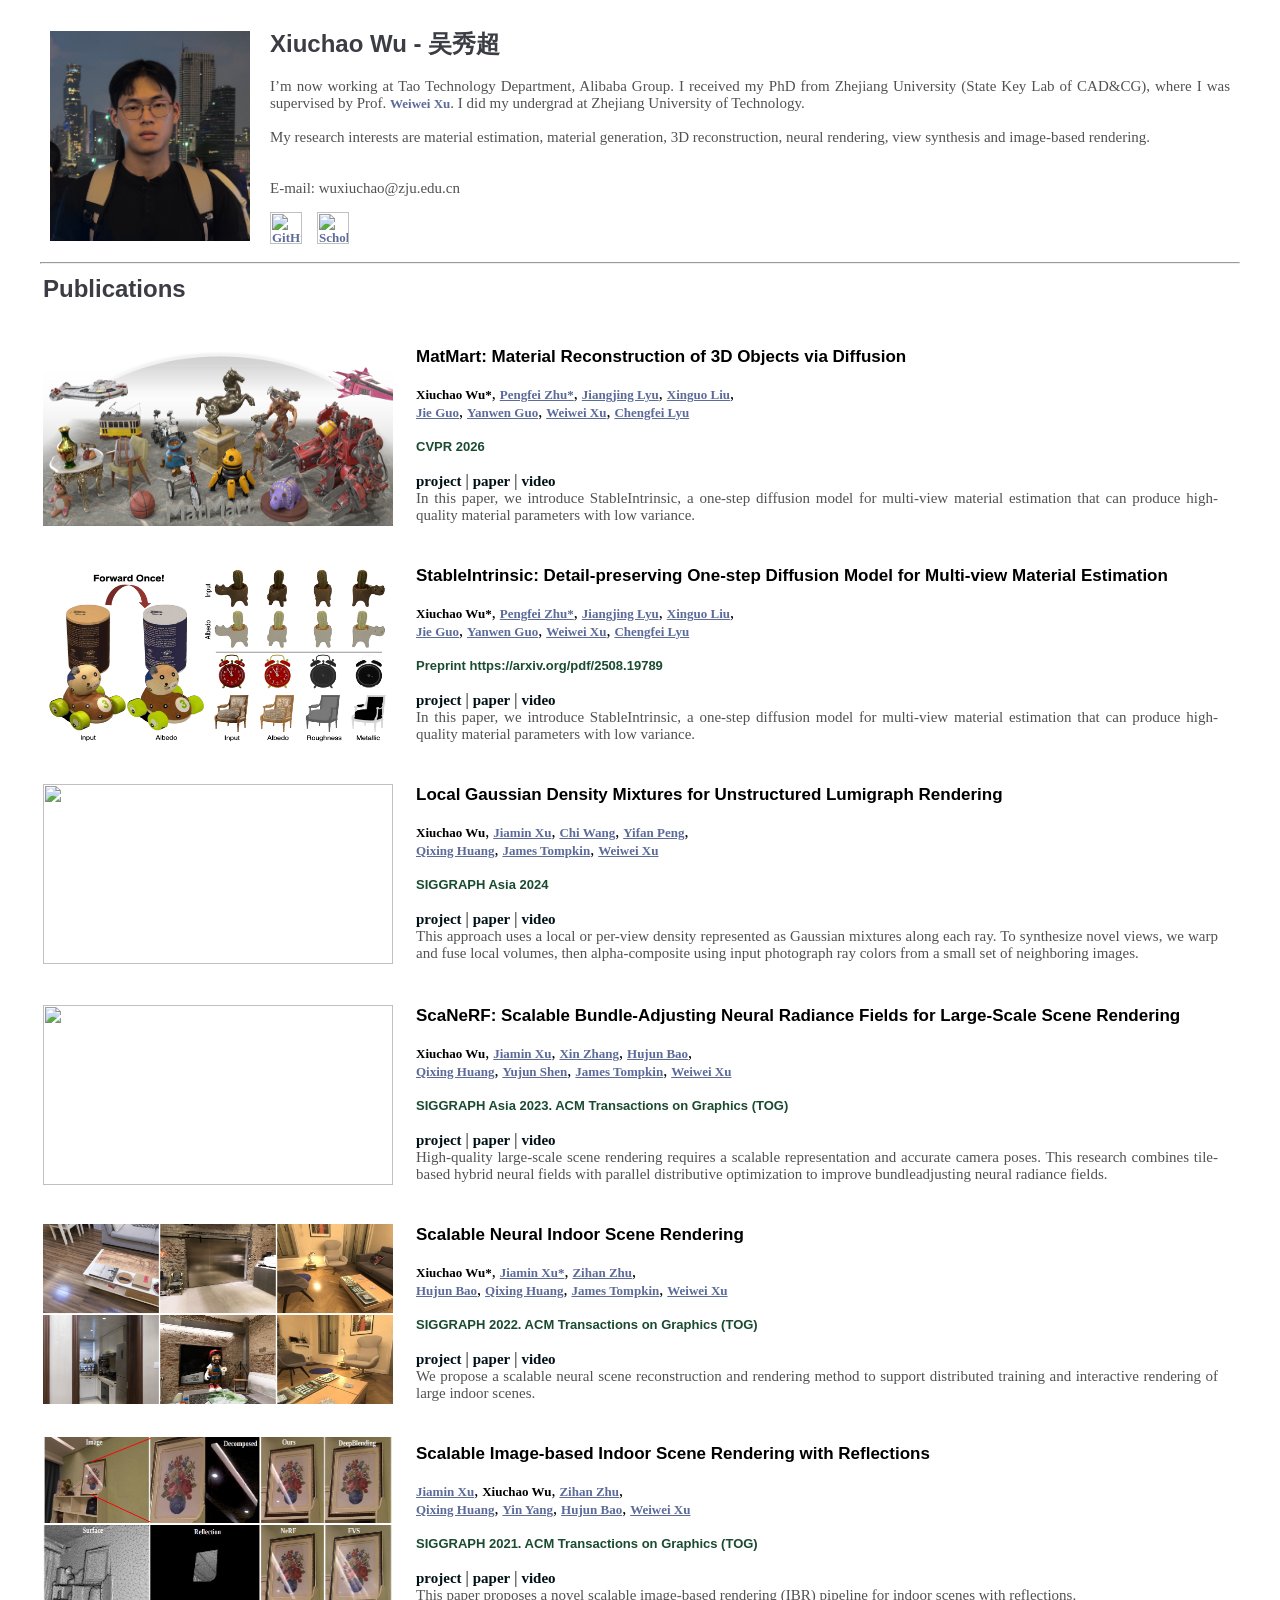
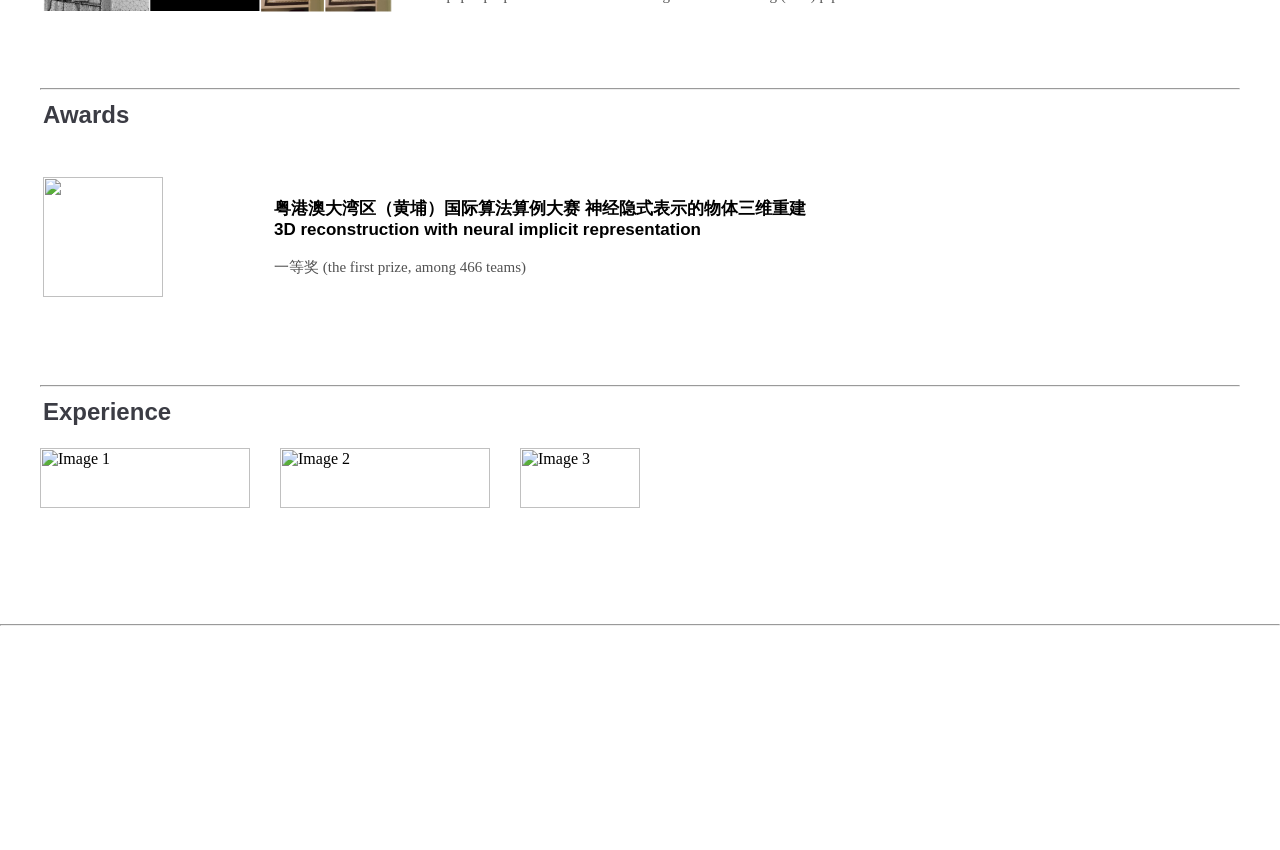
==== commit 47959467: "update" ====
--- a/index.html
+++ b/index.html
@@ -96,6 +96,43 @@
                 <!-- <img src="images/lgdm.png" style="padding-top: 23;padding-bottom: 23;" width=350 height=160 alt=""/> -->
                 <div class="image-container">
                   <a href="">
+                    <img src="images/matmart.png">
+                  </a>
+              </div>
+                <!-- <video src="papers/scanerf/videos/park.mp4" width=350 height=196 autoplay loop muted playsinline></video> -->
+              <!-- </div> -->
+              </td>
+      
+
+                <td style="padding:20px; vertical-align:middle;">
+                  <a href=""><papertitle>MatMart: Material Reconstruction of 3D Objects via Diffusion</papertitle></a>
+                  <br><br>
+                  <a>Xiuchao Wu*</a>,
+                  <a href=""><u>Pengfei Zhu*</u></a>,
+                  <a href=""><u>Jiangjing Lyu</u></a>, 
+                  <a href=""><u>Xinguo Liu</u></a>,<br>
+                  <a href=""><u>Jie Guo</u></a>,
+                  <a href=""><u>Yanwen Guo</u></a>,
+                  <a href="http://www.cad.zju.edu.cn/home/weiweixu/weiweixu_en.htm"><u>Weiwei Xu</u></a>,
+                  <a href=""><u>Chengfei Lyu</u></a>
+                  <br><br>
+                  <a href="https://arxiv.org/pdf/2511.18900"><conf>CVPR 2026</conf></a><br><br>
+                  <a href=""><CLICK>project</CLICK></a> |
+                  <a href="https://arxiv.org/pdf/2511.18900"><CLICK>paper</CLICK></a> |
+                  <a href=""><CLICK>video</CLICK></a>
+                  <br>
+                  <p>In this paper, we introduce StableIntrinsic, a one-step diffusion
+                    model for multi-view material estimation that can produce high-quality material parameters with low variance.</p>
+                </td>
+              </tr> 
+
+
+            <tr>
+              <td style="vertical-align:middle;">
+              <!-- <div class="video"> -->
+                <!-- <img src="images/lgdm.png" style="padding-top: 23;padding-bottom: 23;" width=350 height=160 alt=""/> -->
+                <div class="image-container">
+                  <a href="">
                     <img src="images/stableintrinsic.png">
                   </a>
               </div>
@@ -107,8 +144,8 @@
                 <td style="padding:20px; vertical-align:middle;">
                   <a href=""><papertitle>StableIntrinsic: Detail-preserving One-step Diffusion Model for Multi-view Material Estimation</papertitle></a>
                   <br><br>
-                  <a>Xiuchao Wu</a>,
-                  <a href=""><u>Pengfei Zhu</u></a>,
+                  <a>Xiuchao Wu*</a>,
+                  <a href=""><u>Pengfei Zhu*</u></a>,
                   <a href=""><u>Jiangjing Lyu</u></a>, 
                   <a href=""><u>Xinguo Liu</u></a>,<br>
                   <a href=""><u>Jie Guo</u></a>,
--- a/glab.css
+++ b/glab.css
@@ -30,20 +30,39 @@
 }
 
 P {
-	text-align: justify; MARGIN-TOP: 0px; font-size: 14px;font-family: "Times New Roman", Times, serif; color: #383838;
+	text-align: justify; MARGIN-TOP: 0px; font-size: 15px;font-family: "Times New Roman", Times, serif; color: #525252;
 }
 A {
-	FONT-WEIGHT: bolder; font-size: 14px; TEXT-DECORATION: none;font-family: "Times New Roman", Times, serif;
+	FONT-WEIGHT: bolder; font-size: 13px; TEXT-DECORATION: none;font-family: "Times New Roman", Times, serif;
+}
+
+NOTE{
+	font-size: 6px;
+}
+
+CONF{
+	font-weight: bolder;
+	text-align: justify; MARGIN-TOP: 0px; font-size: 13px;font-family: "Arial", Times, serif; color: #1a4b30;
 }
 
 PAPERTITLE {
 	font-weight: bolder;
-	text-align: justify; MARGIN-TOP: 0px; font-size: 15px;font-family: "Times New Roman", Times, serif; color: #383838;
+	text-align: justify; MARGIN-TOP: 0px; font-size: 17px;font-family: "Arial", Times, serif; color: #000000;
+}
+
+CLICK {
+	font-weight: bolder;
+	text-align: justify; MARGIN-TOP: 0px; font-size: 15px;font-family: "Times New Roman", Times, serif; color: #001017;
 }
 
 NAME{
 	font-weight: bolder;
-	text-align: justify; MARGIN-TOP: 0px; font-size: 18px;font-family: "Arial", Times, serif; color: #383838;
+	text-align: justify; MARGIN-TOP: 20px; font-size: 24px;font-family: "Arial", Times, serif; color: #3b3c44;
+}
+
+SUBTITLE{
+	font-weight: bolder;
+	text-align: justify; MARGIN-TOP: 20px; font-size: 24px;font-family: "Arial", Times, serif; color: #3b3c44;
 }
 
 A:link {
@@ -254,7 +273,7 @@
 	/* margin-left: auto;
 	margin-right: auto;
 	align-content: center; */
-	left: 29%;
+	left: 0%;
 	width:100%;
   }
 
@@ -272,9 +291,6 @@
 	transition: all 2.0s;
   }
 
-   a:hover img{
-	  transform:scale(1.0,1.0);
-  }
 
   .my_logo{
 	padding-right:0px;
@@ -284,25 +300,12 @@
 	text-align: center;
   }
 
-  /* img.sharepage{
-	max-width:100%;
-	} */
 
   .logo{
 	float: left;
 	  width:30%
   }
 
-
-  .video:hover{
-	  transform: scale(1.02);
-	  transition: 0.2s;
-  }
-
-  .video2:hover{
-	transform: scale(1.02);
-	transition: 0.2s;
-}
 
   .my_txt {
 	position: relative;
@@ -332,7 +335,7 @@
 	padding-top:4px;
 	padding-bottom:4px;
 	/* background-color:#ececec; */
-  } */
+  /* } */
 
   pre{
 	  background-color: #ececec;
@@ -353,4 +356,116 @@
 	height: 50px;
     background-color: #ffffff;
     color: rgb(0, 0, 0);
+}
+
+body {
+	margin: 0; /* 去除默认边距 */
+}
+.flex-container {
+	display: flex;
+	align-items: center;
+	justify-content: flex-end; /* 将图像块对齐到右边 */
+}
+.text-block {
+	flex: 1;
+	padding: 10px;
+	margin-right: auto; /* 确保文本部分占用剩余空间，保持边距 */
+}
+.image-block {
+	flex-shrink: 0; /* 防止图像块缩小 */
+	padding: 10px;
+}
+.image-block img {
+	width: 200px;
+	height: auto;
+}
+.icon-container {
+	display: flex;
+	gap: 15px; /* 图标之间的间距 */
+	padding: 0px;
+}
+.icon {
+	width: 32px; /* 图标的宽度 */
+	height: 32px; /* 图标的高度 */
+	display: flex;
+	align-items: center;
+	justify-content: center;
+	transition: border 0.3s; /* 边框变化的过渡效果 */
+}
+.icon img {
+	width: 100%; /* 图标图片的宽度 */
+	height: auto; /* 图标图片的高度 */
+}
+
+
+.gallery-item {
+	text-align: center;
+	transition: border 0.3s ease; /* 添加过渡效果 */
+}
+.gallery-item img {
+	box-sizing: border-box;
+	width: 350px;
+	height: auto; /* 设置统一的图片高度 */
+	object-fit: cover; /* 保持图片比例，裁剪填充 */
+	display: block;
+	margin: 0 auto;
+	padding-top: 23px;
+	padding-bottom: 23px;
+
+	transition: border 0.3s ease; /* 添加过渡效果 */
+}
+.gallery-item:hover img {
+	border: 3px solid #0464b8; /* 鼠标悬停时边框颜色和宽度 */
+	border-radius: 8px; /* 可选：给边框添加圆角 */
+}
+.gallery-item p {
+	margin: 10px 0 0;
+}
+
+
+.img-exp {
+	display: flex;
+	gap: 30px; /* 设置图片间隔 */
+	justify-content: flex-start; /* 可选，居中显示 */
+}
+
+.img-exp img {
+
+}
+
+.image-container {
+	display: inline-block; /* 保持图片大小 */
+	position: relative;
+}
+
+.image-container img {
+	display: block;
+	width: 350px; /* 或者设置具体宽度 */
+	height: 180px; /* 保持图片比例 */
+	box-sizing: border-box; /* 确保边框不影响布局 */
+	transition: transform 0.3s ease, border-color 0.3s ease; /* 图片缩放和平滑边框过渡效果 */
+	
+}
+
+.image-container::before {
+	content: "";
+	position: absolute;
+	top: 0;
+	left: 0;
+	right: 0;
+	bottom: 0;
+	border: 3px solid transparent; /* 初始透明边框 */
+	transition: border-color 0.3s ease; /* 边框颜色的过渡效果 */
+	box-sizing: border-box; /* 确保边框不影响原始图片 */
+	pointer-events: none; /* 使伪元素不影响鼠标事件 */
+	border-radius: 8px; /* 可选：给边框添加圆角 */
+}
+
+.image-container:hover img {
+	transform: scale(0.96); /* 图片缩小 5% */
+	
+}
+
+.image-container:hover::before {
+	border-color: #004fb0; /* 红色边框 */
 }
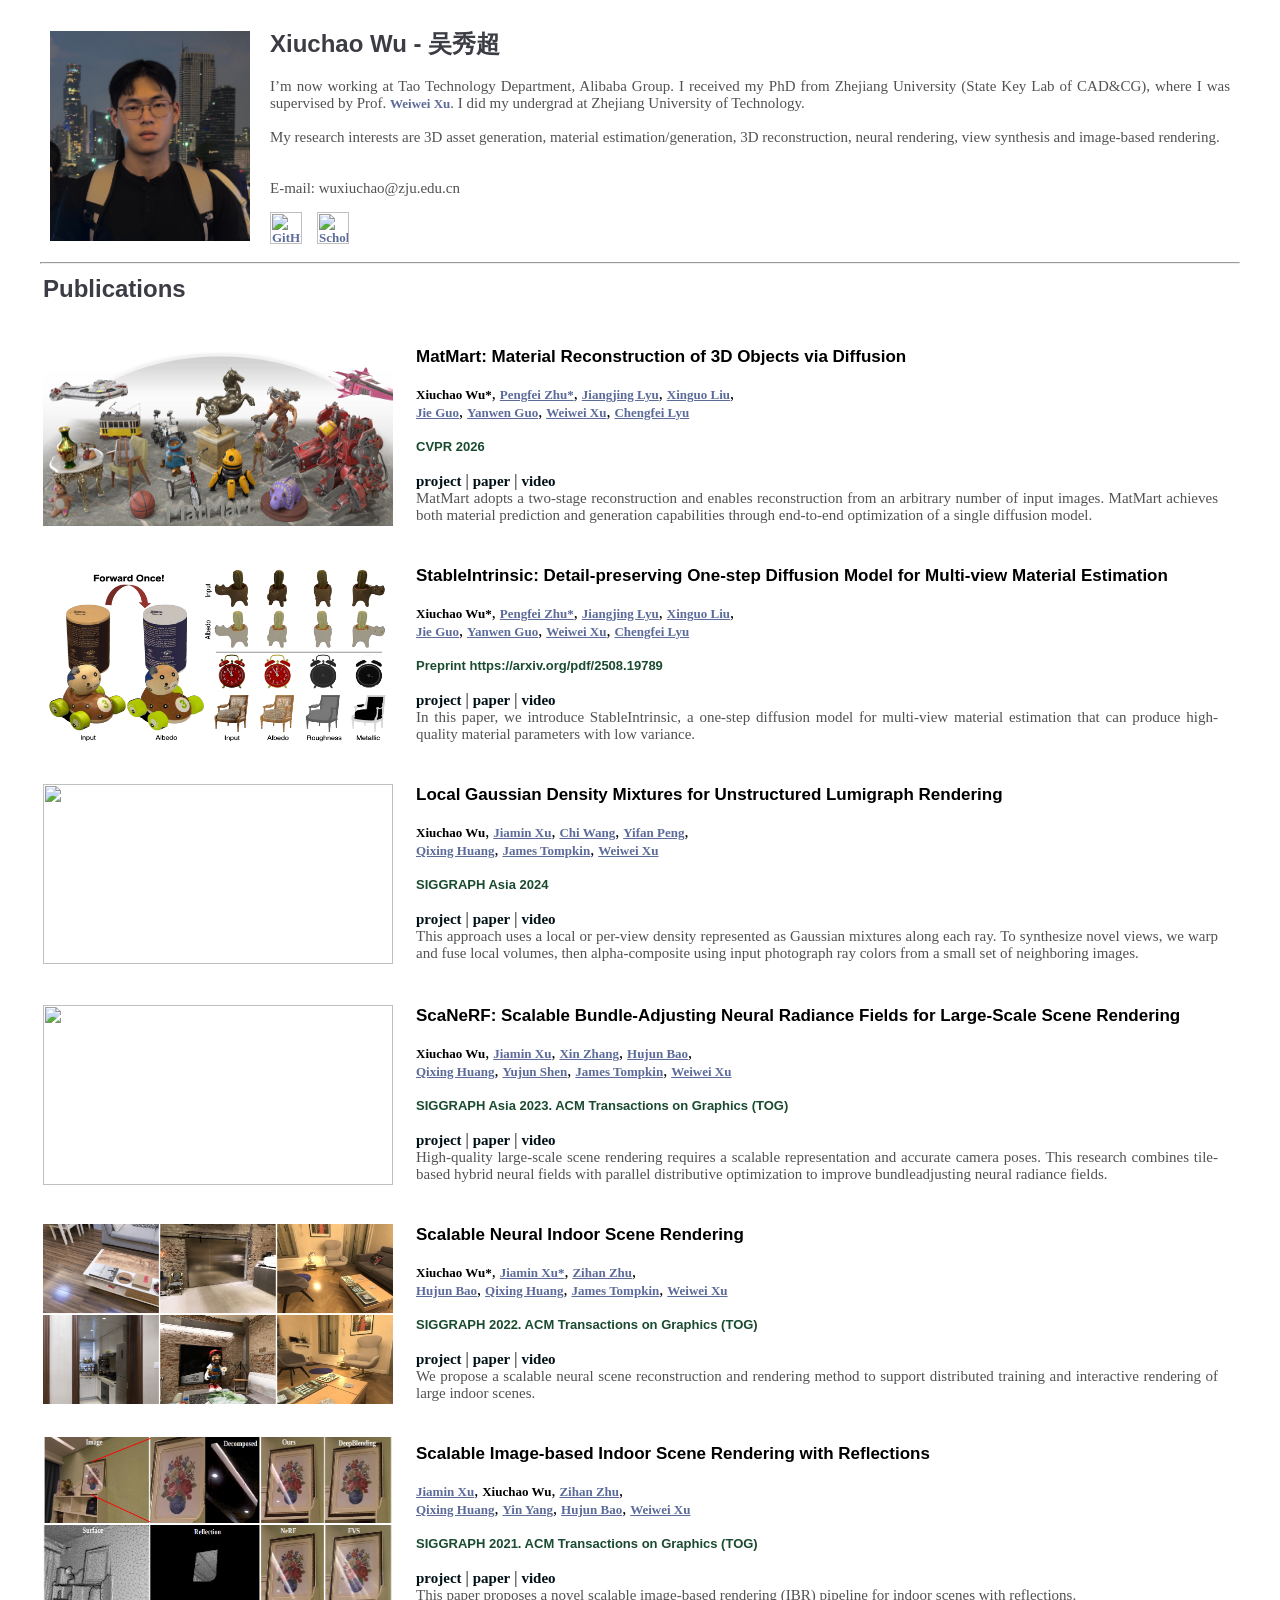
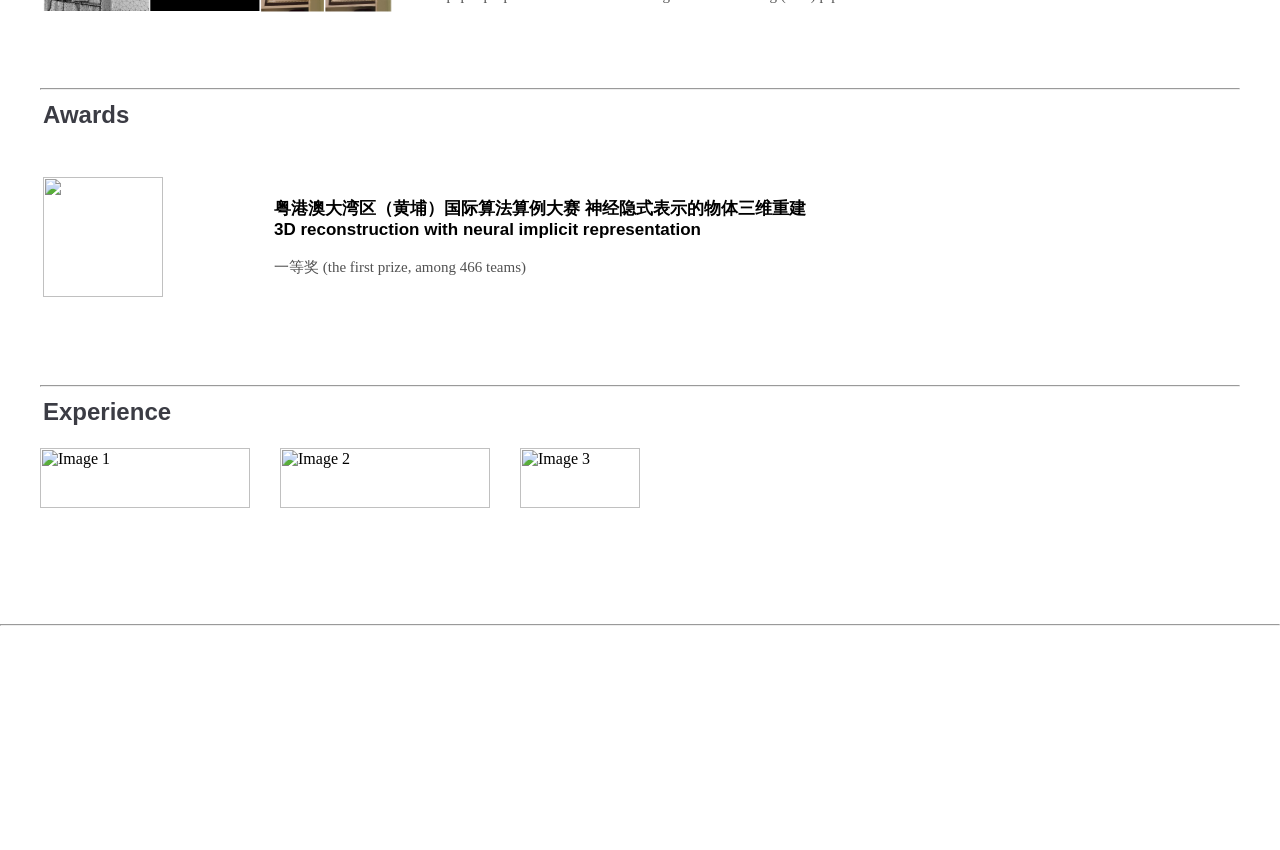
==== commit 4fdc4a5e: "update" ====
--- a/index.html
+++ b/index.html
@@ -34,7 +34,7 @@
                 I received my PhD from Zhejiang University (State Key Lab of CAD&CG), where I was supervised by Prof. 
                 <a href="http://www.cad.zju.edu.cn/home/weiweixu/weiweixu_en.htm">Weiwei Xu</a>. I did my undergrad at Zhejiang University of Technology.
                 <br>
-                <br>My research interests are material estimation, material generation, 3D reconstruction, neural rendering, view synthesis and image-based rendering. 
+                <br>My research interests are 3D asset generation, material estimation/generation, 3D reconstruction, neural rendering, view synthesis and image-based rendering. 
                 <br>
                 <br><br>
                 E-mail: wuxiuchao@zju.edu.cn</p>
@@ -121,8 +121,8 @@
                   <a href="https://arxiv.org/pdf/2511.18900"><CLICK>paper</CLICK></a> |
                   <a href=""><CLICK>video</CLICK></a>
                   <br>
-                  <p>In this paper, we introduce StableIntrinsic, a one-step diffusion
-                    model for multi-view material estimation that can produce high-quality material parameters with low variance.</p>
+                  <p>MatMart adopts a two-stage reconstruction and enables reconstruction from an arbitrary number of input images. MatMart achieves both material prediction and generation capabilities through end-to-end optimization of a
+                    single diffusion model.</p>
                 </td>
               </tr> 
 
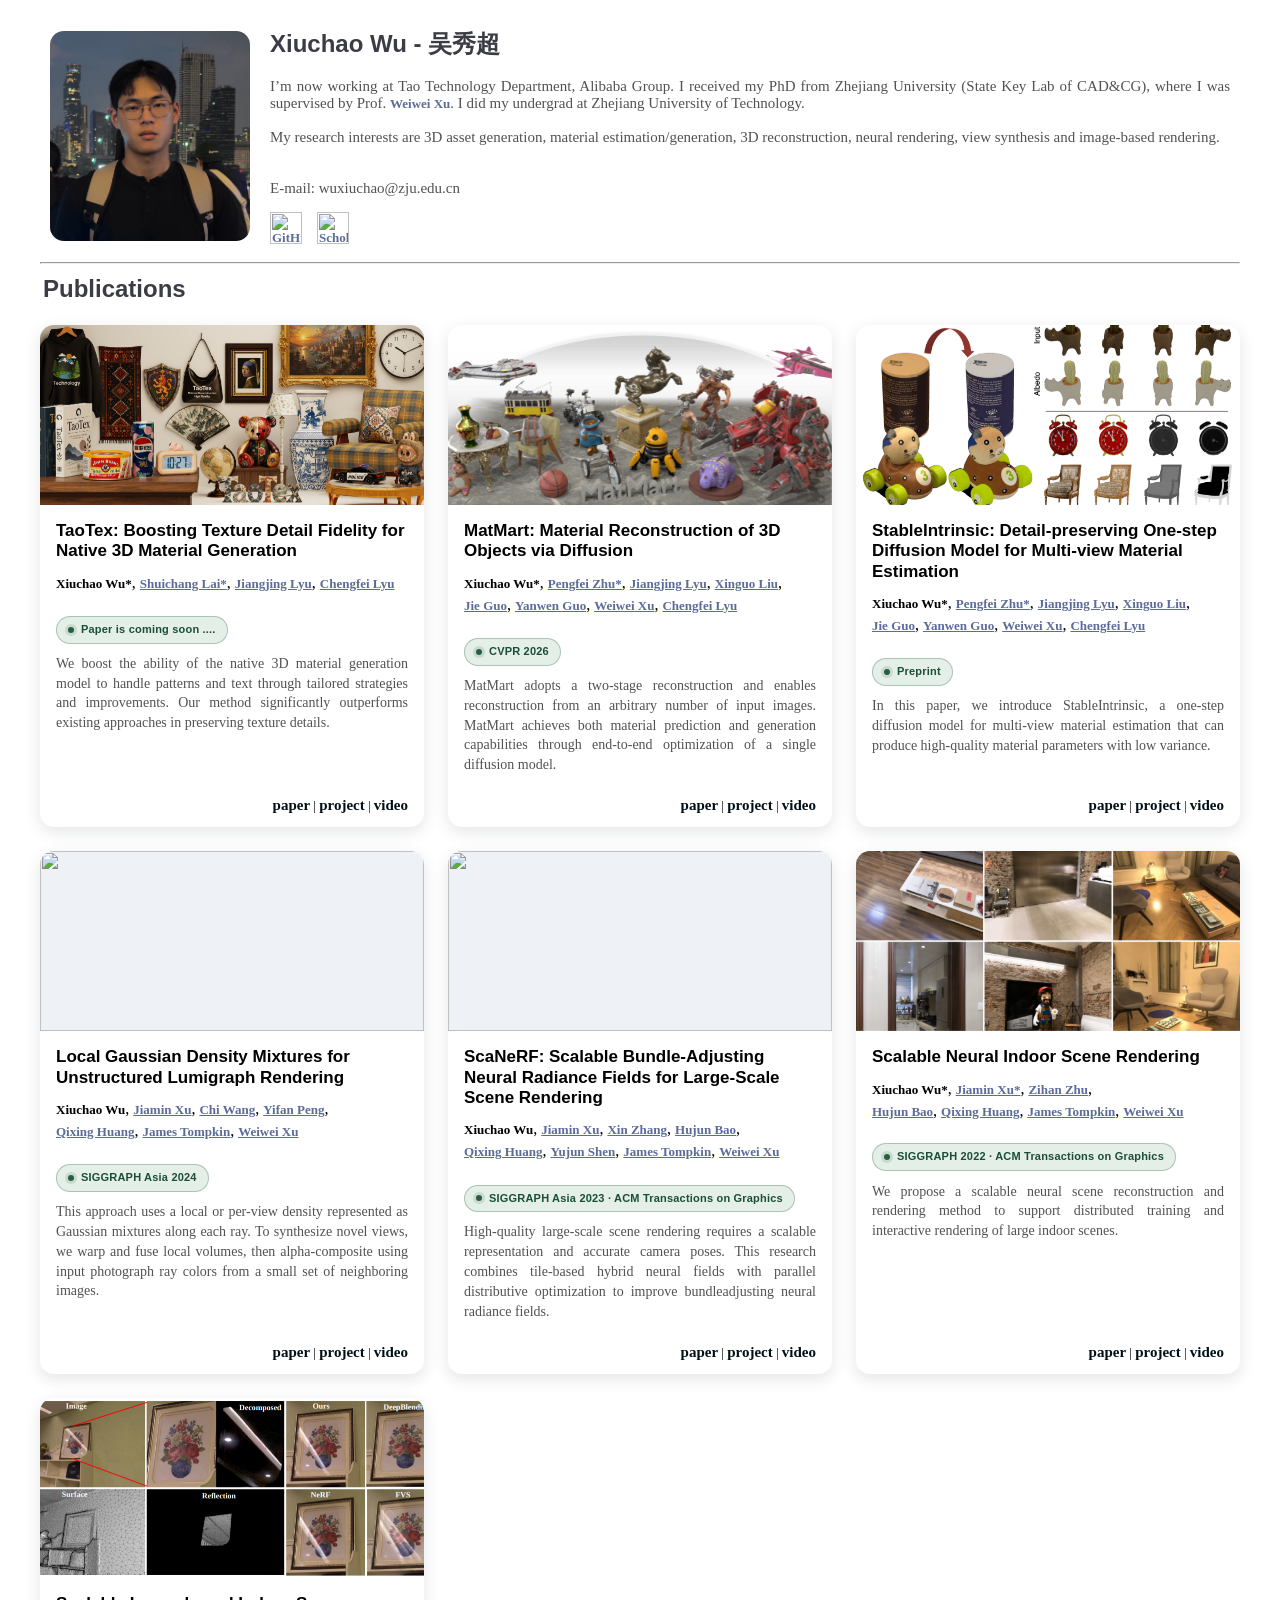
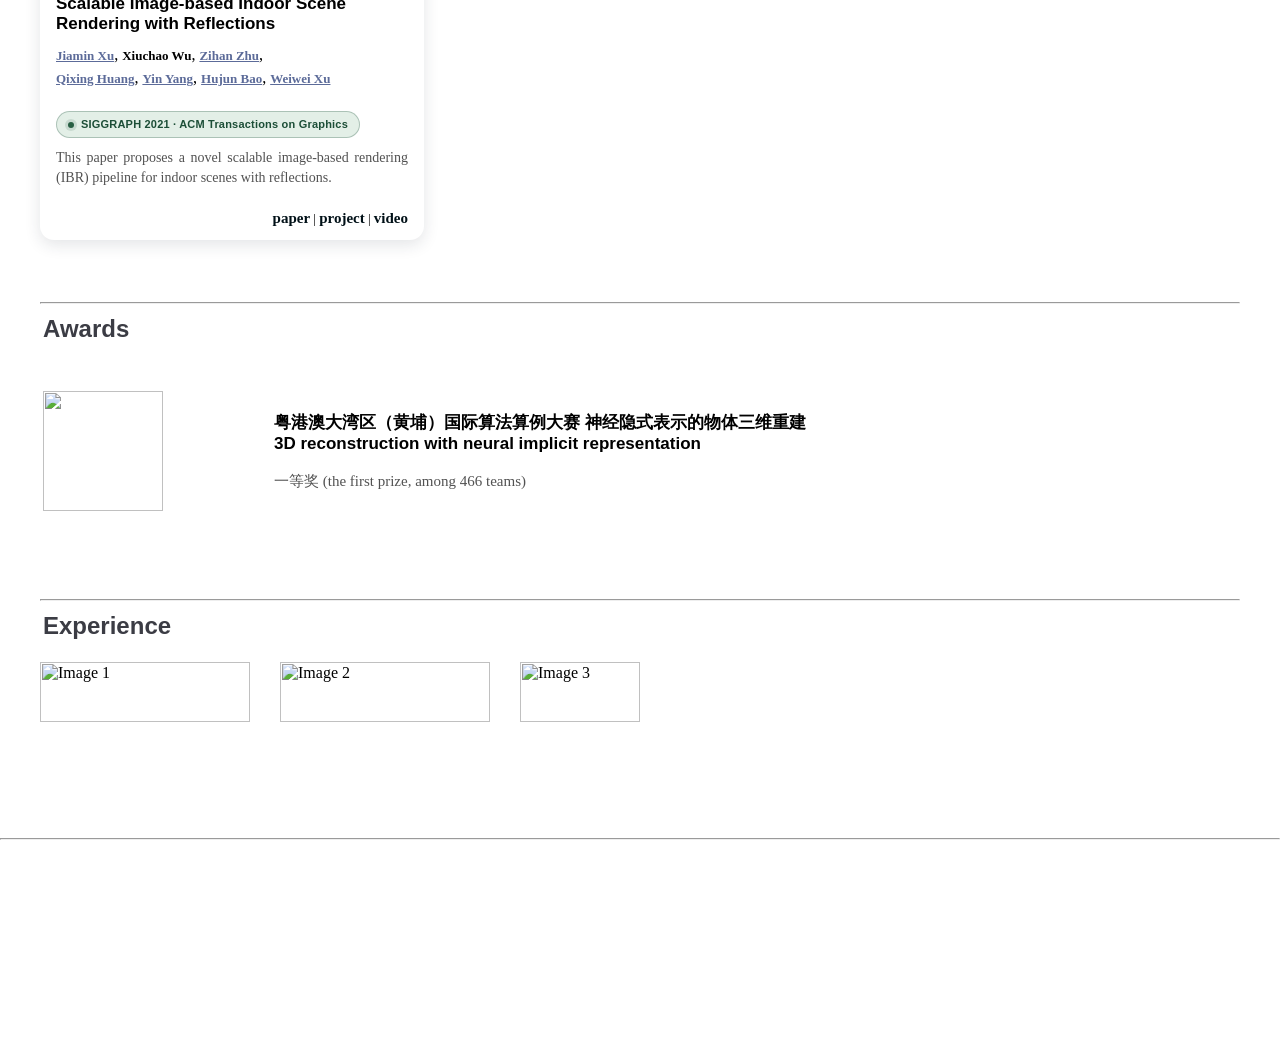
==== commit afd40032: "update responsive publication showcase Refresh the publications section with a compact responsive gr" ====
--- a/index.html
+++ b/index.html
@@ -3,7 +3,7 @@
     <title>Xiuchao Wu (吴秀超) - Home Page</title>
     
     <meta name="author" content="Xiuchao Wu">
-    <!-- <meta name="viewport" content="width=device-width, initial-scale=1"> -->
+    <meta name="viewport" content="width=device-width, initial-scale=1">
     
     <link rel="stylesheet" type="text/css" href="glab.css">
   </head>
@@ -88,9 +88,38 @@
             </tr>
           </tbody></table>
 
-          <table style="width:100%;"><tbody>
-
-            <tr>
+          <table class="publication-list" style="width:100%;"><tbody>
+
+            <tr class="publication-card">
+              <td style="vertical-align:middle;">
+                <div class="image-container">
+                  <a href="??">
+                    <img src="images/taotex.png" style="width:350px;height:auto;" alt="TaoTex">
+                  </a>
+                </div>
+              </td>
+
+              <td style="padding:20px; vertical-align:middle;">
+                <a href="??"><papertitle>TaoTex: Boosting Texture Detail Fidelity for Native 3D Material Generation</papertitle></a>
+                <br><br>
+                  <a>Xiuchao Wu*</a>,
+                  <a href="https://larrrry1412.github.io/"><u>Shuichang Lai*</u></a>,
+                  <a href=""><u>Jiangjing Lyu</u></a>,
+                  <a href=""><u>Chengfei Lyu</u></a>
+                <br><br>
+                <div class="publication-venue"><conf>Paper is coming soon ....</conf></div>
+                <div class="publication-links">
+                <a href="??"><CLICK>paper</CLICK></a> |
+                <a href="??"><CLICK>project</CLICK></a> |
+                <a href="??"><CLICK>video</CLICK></a>
+                </div>
+                <p>We boost the ability of the native 3D material generation model to handle patterns and text through tailored strategies and improvements.
+                  Our method significantly outperforms existing approaches in preserving texture details.
+                </p>
+              </td>
+            </tr>
+
+            <tr class="publication-card">
               <td style="vertical-align:middle;">
               <!-- <div class="video"> -->
                 <!-- <img src="images/lgdm.png" style="padding-top: 23;padding-bottom: 23;" width=350 height=160 alt=""/> -->
@@ -108,7 +137,7 @@
                   <a href=""><papertitle>MatMart: Material Reconstruction of 3D Objects via Diffusion</papertitle></a>
                   <br><br>
                   <a>Xiuchao Wu*</a>,
-                  <a href=""><u>Pengfei Zhu*</u></a>,
+                  <a href="https://pfzhu-nju.github.io/"><u>Pengfei Zhu*</u></a>,
                   <a href=""><u>Jiangjing Lyu</u></a>, 
                   <a href=""><u>Xinguo Liu</u></a>,<br>
                   <a href=""><u>Jie Guo</u></a>,
@@ -116,18 +145,19 @@
                   <a href="http://www.cad.zju.edu.cn/home/weiweixu/weiweixu_en.htm"><u>Weiwei Xu</u></a>,
                   <a href=""><u>Chengfei Lyu</u></a>
                   <br><br>
-                  <a href="https://arxiv.org/pdf/2511.18900"><conf>CVPR 2026</conf></a><br><br>
-                  <a href=""><CLICK>project</CLICK></a> |
-                  <a href="https://arxiv.org/pdf/2511.18900"><CLICK>paper</CLICK></a> |
-                  <a href=""><CLICK>video</CLICK></a>
-                  <br>
+                  <div class="publication-venue"><a href="https://arxiv.org/pdf/2511.18900"><conf>CVPR 2026</conf></a></div>
+                  <div class="publication-links">
+                    <a href="https://arxiv.org/pdf/2511.18900"><CLICK>paper</CLICK></a> |
+                    <a href=""><CLICK>project</CLICK></a> |
+                    <a href=""><CLICK>video</CLICK></a>
+                  </div>
                   <p>MatMart adopts a two-stage reconstruction and enables reconstruction from an arbitrary number of input images. MatMart achieves both material prediction and generation capabilities through end-to-end optimization of a
                     single diffusion model.</p>
                 </td>
               </tr> 
 
 
-            <tr>
+            <tr class="publication-card">
               <td style="vertical-align:middle;">
               <!-- <div class="video"> -->
                 <!-- <img src="images/lgdm.png" style="padding-top: 23;padding-bottom: 23;" width=350 height=160 alt=""/> -->
@@ -145,7 +175,7 @@
                   <a href=""><papertitle>StableIntrinsic: Detail-preserving One-step Diffusion Model for Multi-view Material Estimation</papertitle></a>
                   <br><br>
                   <a>Xiuchao Wu*</a>,
-                  <a href=""><u>Pengfei Zhu*</u></a>,
+                  <a href="https://pfzhu-nju.github.io/"><u>Pengfei Zhu*</u></a>,
                   <a href=""><u>Jiangjing Lyu</u></a>, 
                   <a href=""><u>Xinguo Liu</u></a>,<br>
                   <a href=""><u>Jie Guo</u></a>,
@@ -153,18 +183,19 @@
                   <a href="http://www.cad.zju.edu.cn/home/weiweixu/weiweixu_en.htm"><u>Weiwei Xu</u></a>,
                   <a href=""><u>Chengfei Lyu</u></a>
                   <br><br>
-                  <a href="https://arxiv.org/pdf/2508.19789"><conf>Preprint https://arxiv.org/pdf/2508.19789</conf></a><br><br>
-                  <a href=""><CLICK>project</CLICK></a> |
-                  <a href="https://arxiv.org/pdf/2508.19789"><CLICK>paper</CLICK></a> |
-                  <a href=""><CLICK>video</CLICK></a>
-                  <br>
+                  <div class="publication-venue"><a href="https://arxiv.org/pdf/2508.19789"><conf>Preprint</conf></a></div>
+                  <div class="publication-links">
+                    <a href="https://arxiv.org/pdf/2508.19789"><CLICK>paper</CLICK></a> |
+                    <a href=""><CLICK>project</CLICK></a> |
+                    <a href=""><CLICK>video</CLICK></a>
+                  </div>
                   <p>In this paper, we introduce StableIntrinsic, a one-step diffusion
                     model for multi-view material estimation that can produce high-quality material parameters with low variance.</p>
                 </td>
               </tr> 
 
 
-            <tr>
+            <tr class="publication-card">
               <td style="vertical-align:middle;">
               <!-- <div class="video"> -->
                 <!-- <img src="images/lgdm.png" style="padding-top: 23;padding-bottom: 23;" width=350 height=160 alt=""/> -->
@@ -189,12 +220,12 @@
                   <a href="https://jamestompkin.com/"><u>James Tompkin</u></a>,
                   <a href="http://www.cad.zju.edu.cn/home/weiweixu/weiweixu_en.htm"><u>Weiwei Xu</u></a>
                   <br><br>
-                  <conf>SIGGRAPH Asia 2024</conf><br><br>
-                  <!-- <h5><strong>SIGGRAPH Asia 2023</strong><h5>  -->
-                  <a href="papers/lgdm/index.html"><CLICK>project</CLICK></a> |
-                  <a href="papers/lgdm/LGDM.pdf"><CLICK>paper</CLICK></a> |
-                  <a href="https://www.youtube.com/embed/sb1AeLB6tg4?si=sqTZ50vyJTJIoHlW"><CLICK>video</CLICK></a>
-                  <br>
+                  <div class="publication-venue"><conf>SIGGRAPH Asia 2024</conf></div>
+                  <div class="publication-links">
+                    <a href="papers/lgdm/LGDM.pdf"><CLICK>paper</CLICK></a> |
+                    <a href="papers/lgdm/index.html"><CLICK>project</CLICK></a> |
+                    <a href="https://www.youtube.com/embed/sb1AeLB6tg4?si=sqTZ50vyJTJIoHlW"><CLICK>video</CLICK></a>
+                  </div>
                   <p>This approach uses a local or
                     per-view density represented as Gaussian mixtures along each ray.
                     To synthesize novel views, we warp and fuse local volumes, then
@@ -203,14 +234,11 @@
                 </td>
               </tr> 
 
-              <tr>
-
-
-            <tr>
-            <td style="vertical-align:middle;">
-
-            <div class="image-container">
-              <a href="papers/scanerf/index.html">
+            <tr class="publication-card">
+              <td style="vertical-align:middle;">
+
+                <div class="image-container">
+                  <a href="papers/scanerf/index.html">
                 <img src="images/scanerf2.png">
               </a>
           </div>
@@ -228,17 +256,17 @@
                 <a href="https://jamestompkin.com/"><u>James Tompkin</u></a>,
                 <a href="http://www.cad.zju.edu.cn/home/weiweixu/weiweixu_en.htm"><u>Weiwei Xu</u></a>
                 <br><br>
-                <conf>SIGGRAPH Asia 2023. ACM Transactions on Graphics (TOG)</conf><br><br>
-                <!-- <h5><strong>SIGGRAPH Asia 2023</strong><h5>  -->
-                <a href="papers/scanerf/index.html"><CLICK>project</CLICK></a> |
-                <a href="papers/scanerf/scanerf.pdf"><CLICK>paper</CLICK></a> |
-                <a href="https://www.youtube.com/watch?v=ylqZxQS2u6c"><CLICK>video</CLICK></a>
-                <br>
+                <div class="publication-venue"><conf>SIGGRAPH Asia 2023 · ACM Transactions on Graphics</conf></div>
+                <div class="publication-links">
+                  <a href="papers/scanerf/scanerf.pdf"><CLICK>paper</CLICK></a> |
+                  <a href="papers/scanerf/index.html"><CLICK>project</CLICK></a> |
+                  <a href="https://www.youtube.com/watch?v=ylqZxQS2u6c"><CLICK>video</CLICK></a>
+                </div>
                 <p>High-quality large-scale scene rendering requires a scalable representation and accurate camera poses. This research combines tile-based hybrid
                   neural fields with parallel distributive optimization to improve bundleadjusting neural radiance fields.</p>
               </td>
             </tr> 
-            <tr>
+            <tr class="publication-card">
               <!-- <td style="vertical-align:middle;">
                 <a href="papers/scalable-nisr/snisr.pdf"><img src="images/snisr.jpg" width=350></a></td> -->
 
@@ -275,18 +303,19 @@
                 <a href="http://www.cad.zju.edu.cn/home/weiweixu/weiweixu_en.htm"><u>Weiwei Xu</u></a>
                 <!-- <note>(* joint first author)</note> -->
                 <br><br>
-                <conf>SIGGRAPH 2022. ACM Transactions on Graphics (TOG)</conf><br><br>
-                <a href="papers/scalable-nisr/index.html"><CLICK>project</CLICK></a> |
-                <a href="papers/scalable-nisr/snisr.pdf"><CLICK>paper</CLICK></a> |
-                <a href="https://www.youtube.com/embed/hn-IVZZ-_lM"><CLICK>video</CLICK></a>
-                <br>
+                <div class="publication-venue"><conf>SIGGRAPH 2022 · ACM Transactions on Graphics</conf></div>
+                <div class="publication-links">
+                  <a href="papers/scalable-nisr/snisr.pdf"><CLICK>paper</CLICK></a> |
+                  <a href="papers/scalable-nisr/index.html"><CLICK>project</CLICK></a> |
+                  <a href="https://www.youtube.com/embed/hn-IVZZ-_lM"><CLICK>video</CLICK></a>
+                </div>
                 <p>We propose a scalable neural scene reconstruction and rendering method to support distributed training and interactive rendering of large indoor scenes.</p>
               </td>
             </tr> 
 
             
   
-            <tr>
+            <tr class="publication-card">
                 <!-- <td style="vertical-align:middle;">
                     <a href="https://superxjm.github.io/source_files/ReflectiveIBR.pdf"><img src="images/sibr.png" width=350></a>
                 </td> -->
@@ -320,7 +349,7 @@
               
 
                 <td style="padding:20px;vertical-align:middle; ">
-                    <a href="https://superxjm.github.io/source_files/ReflectiveIBR.pdf"><papertitle>Scalable Image-based Indoor Scene Rendering with Reflections</papertitle></a>
+                  <a href="https://superxjm.github.io/source_files/ReflectiveIBR.pdf"><papertitle>Scalable Image-based Indoor Scene Rendering with Reflections</papertitle></a>
                   <br><br>
                   <a href="https://superxjm.github.io/"><u>Jiamin Xu</u></a>,
                   <a>Xiuchao Wu</a>,
@@ -330,11 +359,12 @@
                   <a href="http://www.cad.zju.edu.cn/home/bao/"><u>Hujun Bao</u></a>,
                   <a href="http://www.cad.zju.edu.cn/home/weiweixu/weiweixu_en.htm"><u>Weiwei Xu</u></a>
                   <br><br>
-                  <conf>SIGGRAPH 2021. ACM Transactions on Graphics (TOG)</conf><br><br>
-                  <a href="https://superxjm.github.io/papers/reflective_IBR/index.html"><CLICK>project</CLICK></a> |
-                  <a href="https://superxjm.github.io/source_files/ReflectiveIBR.pdf"><CLICK>paper</CLICK></a> |
-                  <a href=""><CLICK>video</CLICK></a>
-                  <br>
+                  <div class="publication-venue"><conf>SIGGRAPH 2021 · ACM Transactions on Graphics</conf></div>
+                  <div class="publication-links">
+                    <a href="https://superxjm.github.io/source_files/ReflectiveIBR.pdf"><CLICK>paper</CLICK></a> |
+                    <a href="https://superxjm.github.io/papers/reflective_IBR/index.html"><CLICK>project</CLICK></a> |
+                    <a href=""><CLICK>video</CLICK></a>
+                  </div>
                   <p>This paper proposes a novel scalable image-based rendering (IBR) pipeline
                     for indoor scenes with reflections.</p>
                 </td>
--- a/glab.css
+++ b/glab.css
@@ -378,6 +378,7 @@
 .image-block img {
 	width: 200px;
 	height: auto;
+	border-radius: 14px;
 }
 .icon-container {
 	display: flex;
@@ -433,39 +434,174 @@
 
 }
 
-.image-container {
-	display: inline-block; /* 保持图片大小 */
+.publication-list {
+	display: block;
+	width: 100%;
+}
+
+.publication-list > tbody {
+	display: grid;
+	grid-template-columns: repeat(3, minmax(0, 1fr));
+	gap: 24px;
+	width: 100%;
+}
+
+.publication-card {
+	display: flex;
+	flex-direction: column;
 	position: relative;
-}
-
-.image-container img {
-	display: block;
-	width: 350px; /* 或者设置具体宽度 */
-	height: 180px; /* 保持图片比例 */
-	box-sizing: border-box; /* 确保边框不影响布局 */
-	transition: transform 0.3s ease, border-color 0.3s ease; /* 图片缩放和平滑边框过渡效果 */
-	
-}
-
-.image-container::before {
+	z-index: 0;
+	height: 100%;
+	overflow: hidden;
+	border-radius: 14px;
+	background: #ffffff;
+	box-shadow: 0 5px 16px rgba(31, 45, 61, 0.12);
+	transform: translateZ(0) scale(1);
+	transform-origin: center;
+	transition: transform 0.32s cubic-bezier(0.22, 1, 0.36, 1), box-shadow 0.32s ease;
+}
+
+.publication-card:hover {
+	z-index: 2;
+	box-shadow: 0 10px 28px rgba(31, 45, 61, 0.18);
+	transform: translateZ(0) scale(1.02);
+}
+
+.publication-card > td {
+	display: block;
+	width: auto;
+	background: transparent;
+}
+
+.publication-card > td:first-child {
+	padding: 0;
+	line-height: 0;
+}
+
+.publication-card > td:last-child {
+	position: relative;
+	flex: 1;
+	padding: 16px 16px 52px !important;
+	line-height: 1.38;
+}
+
+.publication-card papertitle {
+	display: block;
+	margin-bottom: 10px;
+	font-size: 17px;
+	line-height: 1.2;
+	text-align: left;
+}
+
+.publication-card > td:last-child > a:first-child + br,
+.publication-card > td:last-child > a:first-child + br + br {
+	display: none;
+}
+
+.publication-venue {
+	margin: 0 0 10px;
+}
+
+.publication-venue conf {
+	display: inline-flex;
+	align-items: center;
+	gap: 7px;
+	max-width: 100%;
+	padding: 6px 11px;
+	border: 1px solid rgba(28, 78, 55, 0.28);
+	border-radius: 999px;
+	background: rgba(226, 238, 230, 0.94);
+	color: #1c4e37;
+	font-family: "Arial", Times, serif;
+	font-size: 11px;
+	font-weight: 700;
+	line-height: 1.25;
+	letter-spacing: 0.2px;
+	white-space: normal;
+}
+
+.publication-venue conf::before {
 	content: "";
+	width: 6px;
+	height: 6px;
+	flex: 0 0 6px;
+	border-radius: 50%;
+	background: #285f43;
+	box-shadow: 0 0 0 3px rgba(40, 95, 67, 0.14);
+}
+
+.publication-links {
 	position: absolute;
-	top: 0;
-	left: 0;
-	right: 0;
-	bottom: 0;
-	border: 3px solid transparent; /* 初始透明边框 */
-	transition: border-color 0.3s ease; /* 边框颜色的过渡效果 */
-	box-sizing: border-box; /* 确保边框不影响原始图片 */
-	pointer-events: none; /* 使伪元素不影响鼠标事件 */
-	border-radius: 8px; /* 可选：给边框添加圆角 */
-}
-
-.image-container:hover img {
-	transform: scale(0.96); /* 图片缩小 5% */
-	
-}
-
-.image-container:hover::before {
-	border-color: #004fb0; /* 红色边框 */
+	right: 16px;
+	bottom: 14px;
+	margin: 0;
+	font-size: 13px;
+	line-height: 1;
+	white-space: nowrap;
+}
+
+.publication-card p {
+	margin: 0;
+	font-size: 14px;
+	line-height: 1.42;
+}
+
+.publication-card .image-container {
+	display: block;
+	position: relative;
+	width: 100%;
+	height: 180px;
+	overflow: hidden;
+	background: #eef2f6;
+	contain: paint;
+}
+
+.publication-card .image-container > a {
+	display: block;
+	width: 100%;
+	height: 100%;
+	transform: translate3d(0, 0, 0);
+	transition: transform 0.6s cubic-bezier(0.22, 1, 0.36, 1);
+}
+
+.publication-card .image-container img {
+	display: block;
+	width: 100% !important;
+	height: 100% !important;
+	object-fit: cover;
+	box-sizing: border-box;
+	transform: scale(1);
+	transition: transform 0.7s cubic-bezier(0.22, 1, 0.36, 1);
+}
+
+.publication-card .image-container:hover img {
+	transform: scale(1.3);
+}
+
+.publication-card .image-container:hover > a {
+	animation: image-pan-diagonal 9s 0.7s ease-in-out infinite;
+}
+
+@keyframes image-pan-diagonal {
+	0%, 100% {
+		transform: translate3d(0, 0, 0);
+	}
+	35% {
+		transform: translate3d(3%, 3%, 0);
+	}
+	70% {
+		transform: translate3d(-3%, -3%, 0);
+	}
+}
+
+@media (max-width: 960px) {
+	.publication-list > tbody {
+		grid-template-columns: repeat(2, minmax(0, 1fr));
+	}
+}
+
+@media (max-width: 640px) {
+	.publication-list > tbody {
+		grid-template-columns: 1fr;
+	}
 }
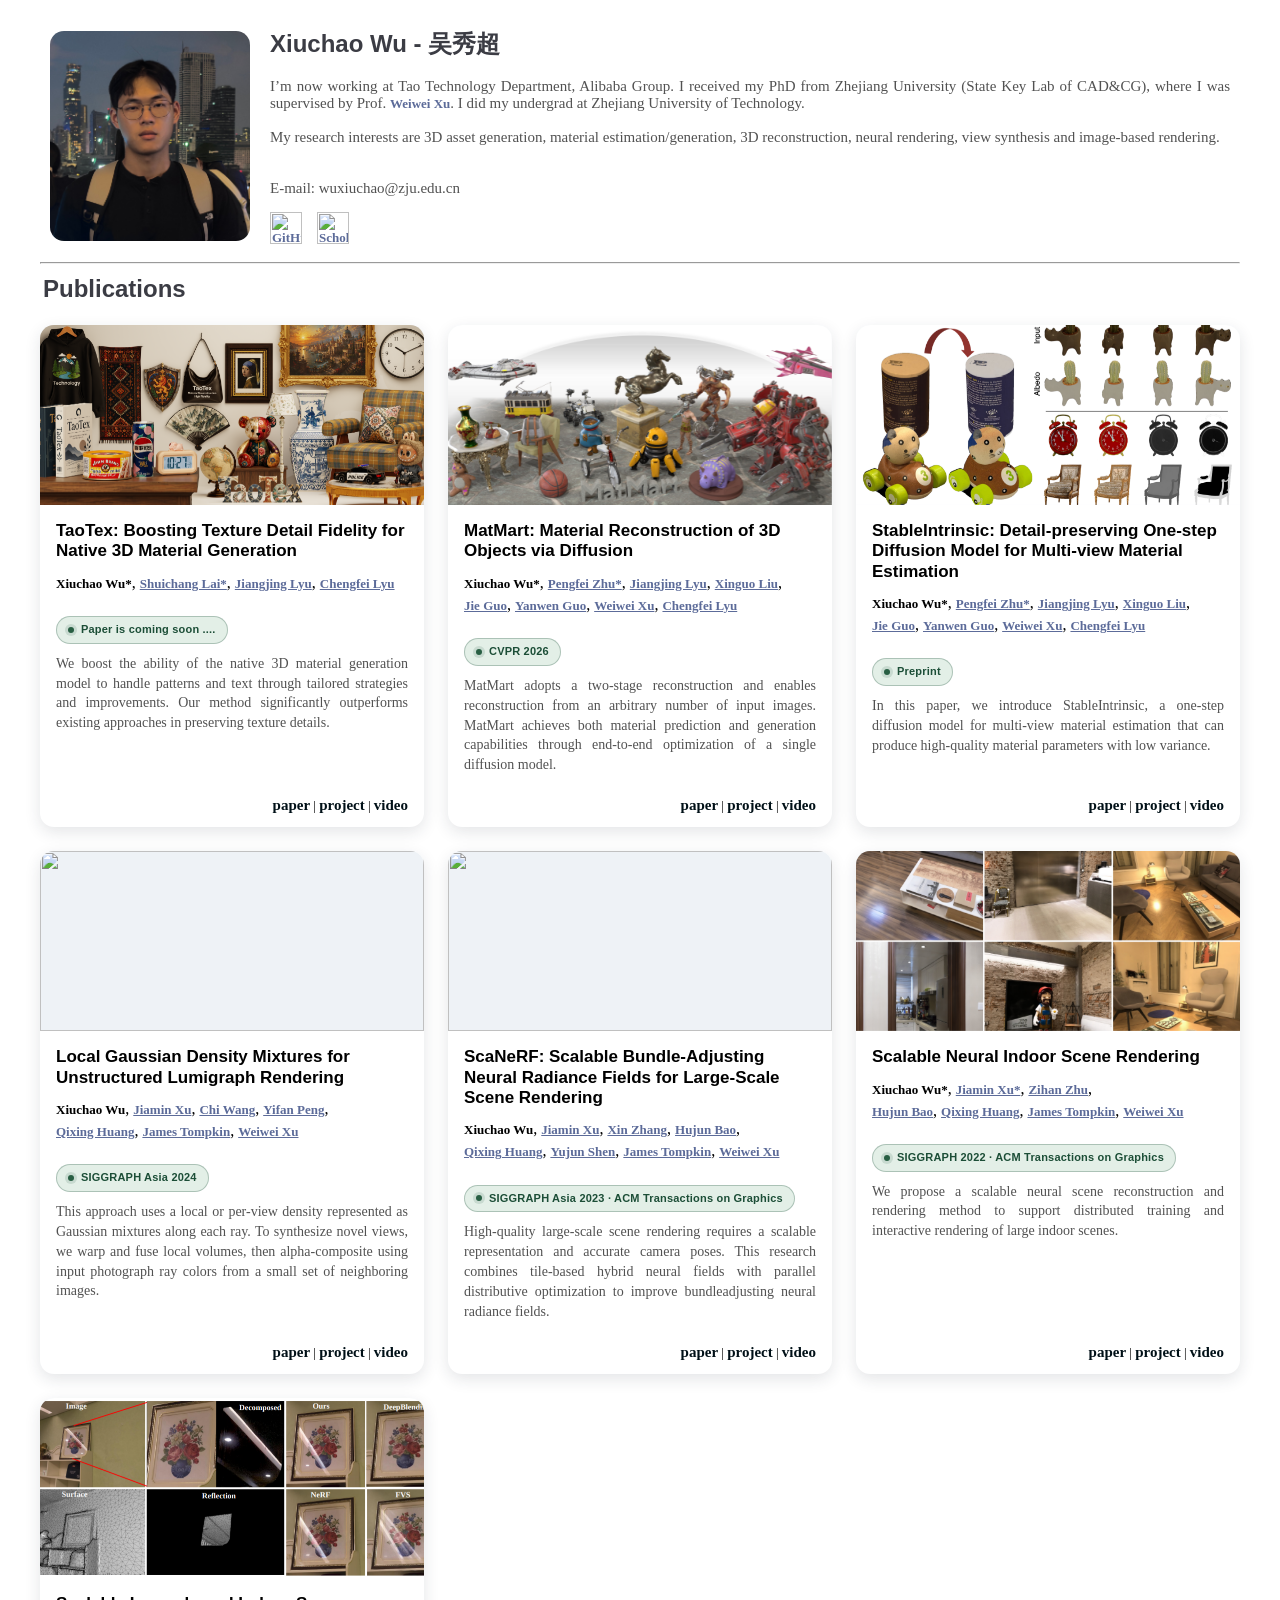
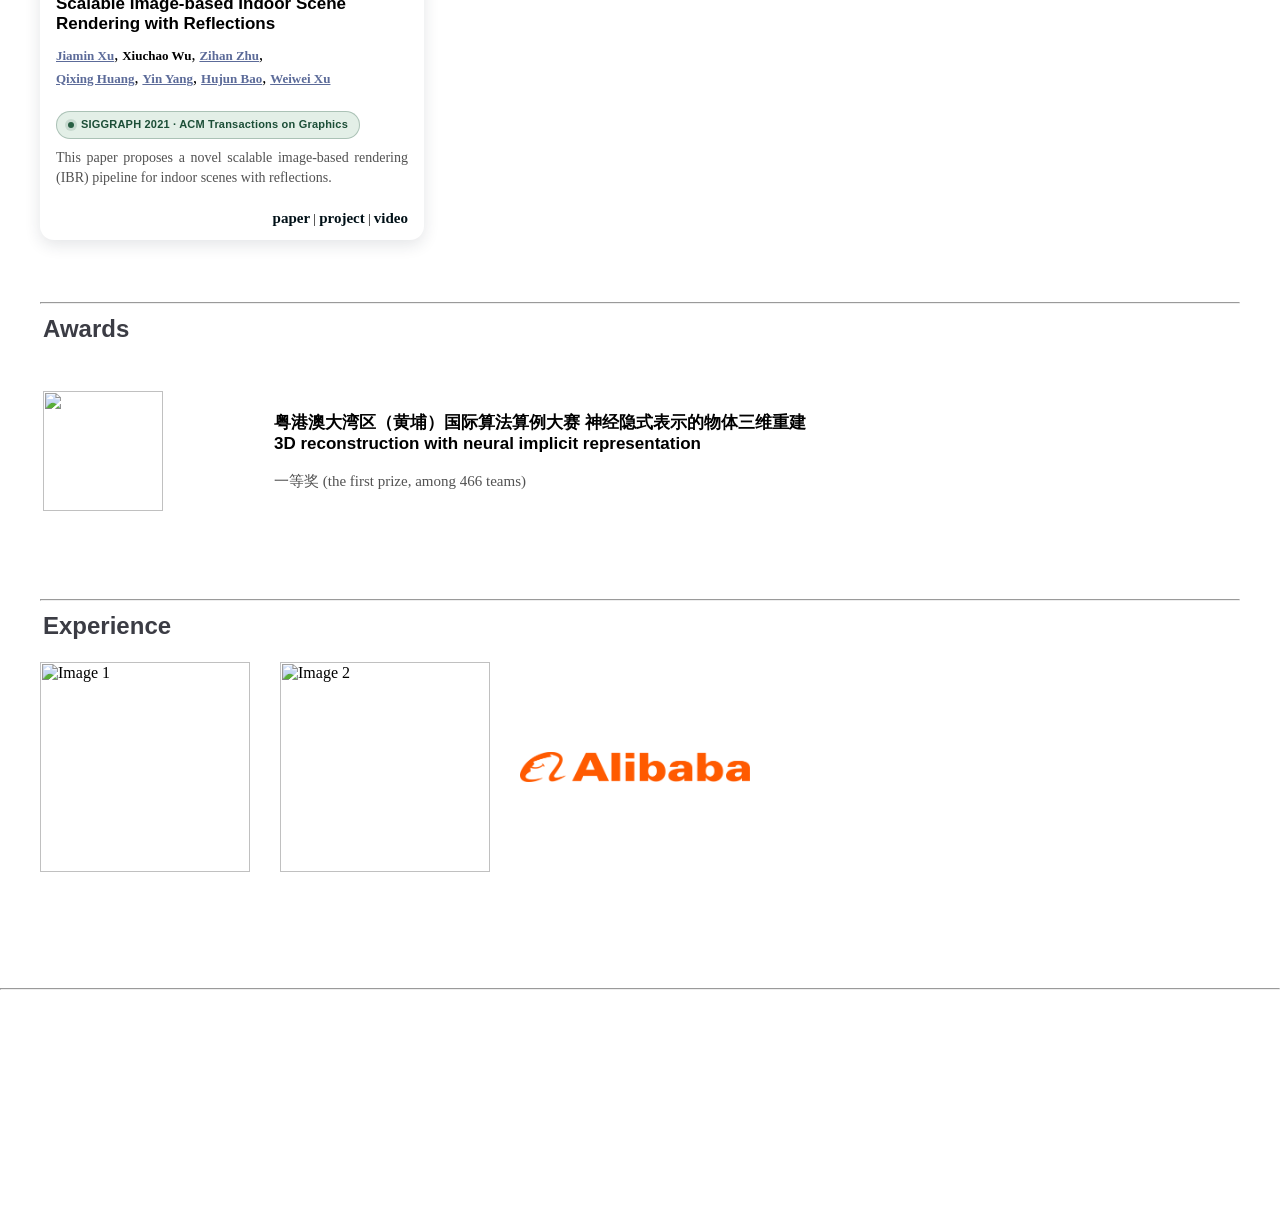
==== commit 42628971: "add TaoTex project page and homepage links" ====
--- a/index.html
+++ b/index.html
@@ -93,14 +93,14 @@
             <tr class="publication-card">
               <td style="vertical-align:middle;">
                 <div class="image-container">
-                  <a href="??">
+                  <a href="papers/taotex/index.html">
                     <img src="images/taotex.png" style="width:350px;height:auto;" alt="TaoTex">
                   </a>
                 </div>
               </td>
 
               <td style="padding:20px; vertical-align:middle;">
-                <a href="??"><papertitle>TaoTex: Boosting Texture Detail Fidelity for Native 3D Material Generation</papertitle></a>
+                <a href="papers/taotex/index.html"><papertitle>TaoTex: Boosting Texture Detail Fidelity for Native 3D Material Generation</papertitle></a>
                 <br><br>
                   <a>Xiuchao Wu*</a>,
                   <a href="https://larrrry1412.github.io/"><u>Shuichang Lai*</u></a>,
@@ -110,7 +110,7 @@
                 <div class="publication-venue"><conf>Paper is coming soon ....</conf></div>
                 <div class="publication-links">
                 <a href="??"><CLICK>paper</CLICK></a> |
-                <a href="??"><CLICK>project</CLICK></a> |
+                <a href="papers/taotex/index.html"><CLICK>project</CLICK></a> |
                 <a href="??"><CLICK>video</CLICK></a>
                 </div>
                 <p>We boost the ability of the native 3D material generation model to handle patterns and text through tailored strategies and improvements.
@@ -436,7 +436,7 @@
       <div class="img-exp">
         <img src="images/zjut.png" alt="Image 1" width="210" height="60">
         <img src="images/zju.png" alt="Image 2" width="210" height="60">
-        <img src="images/ali.png" alt="Image 3" width="120" height="60">
+        <img src="images/ali.png" alt="Image 3" height="30">
         <!-- 可以继续添加更多图片 -->
     </div>
   </tbody></table>
--- a/glab.css
+++ b/glab.css
@@ -426,12 +426,22 @@
 
 .img-exp {
 	display: flex;
-	gap: 30px; /* 设置图片间隔 */
-	justify-content: flex-start; /* 可选，居中显示 */
+	width: 100%;
+	align-items: center;
+	justify-content: flex-start;
+	gap: clamp(14px, 3vw, 30px);
 }
 
 .img-exp img {
-
+	display: block;
+	width: 210px;
+	max-width: 30%;
+	height: auto;
+	object-fit: contain;
+}
+
+.img-exp img:nth-child(3) {
+	width: 230px;
 }
 
 .publication-list {
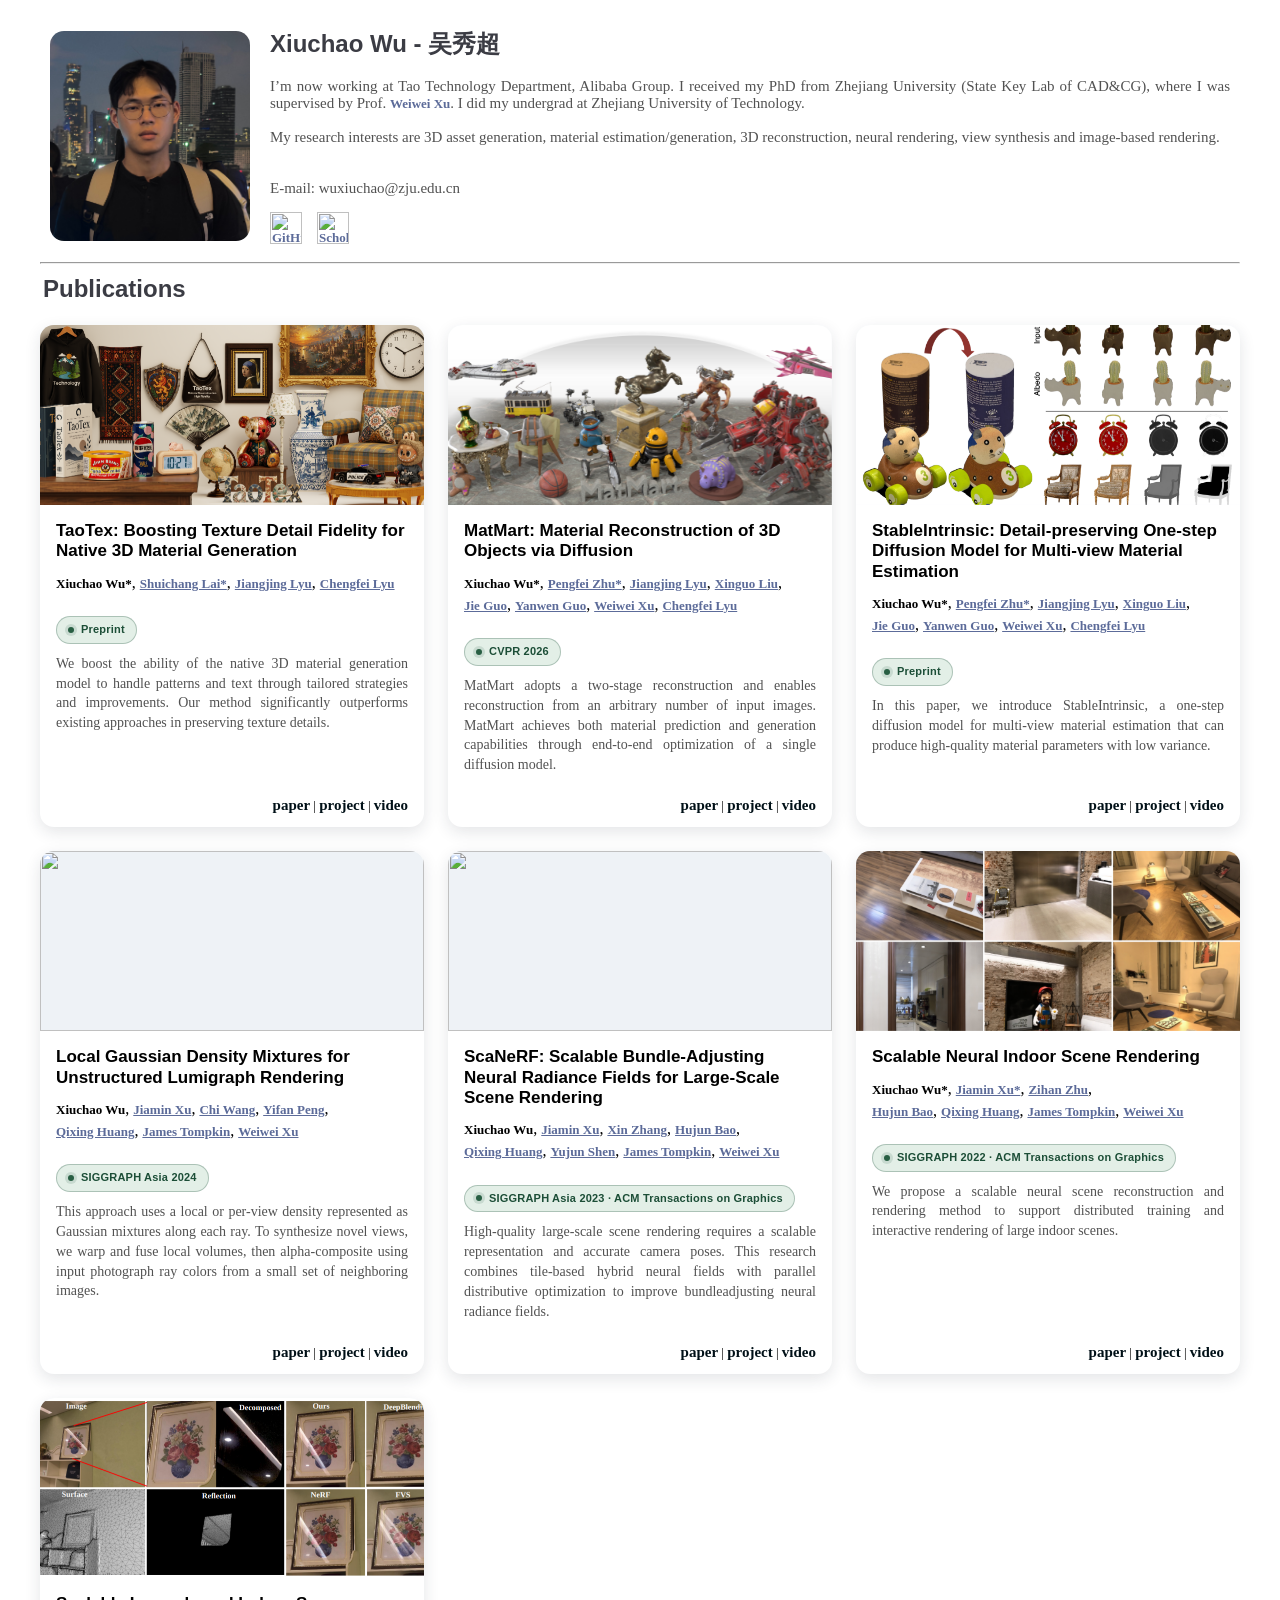
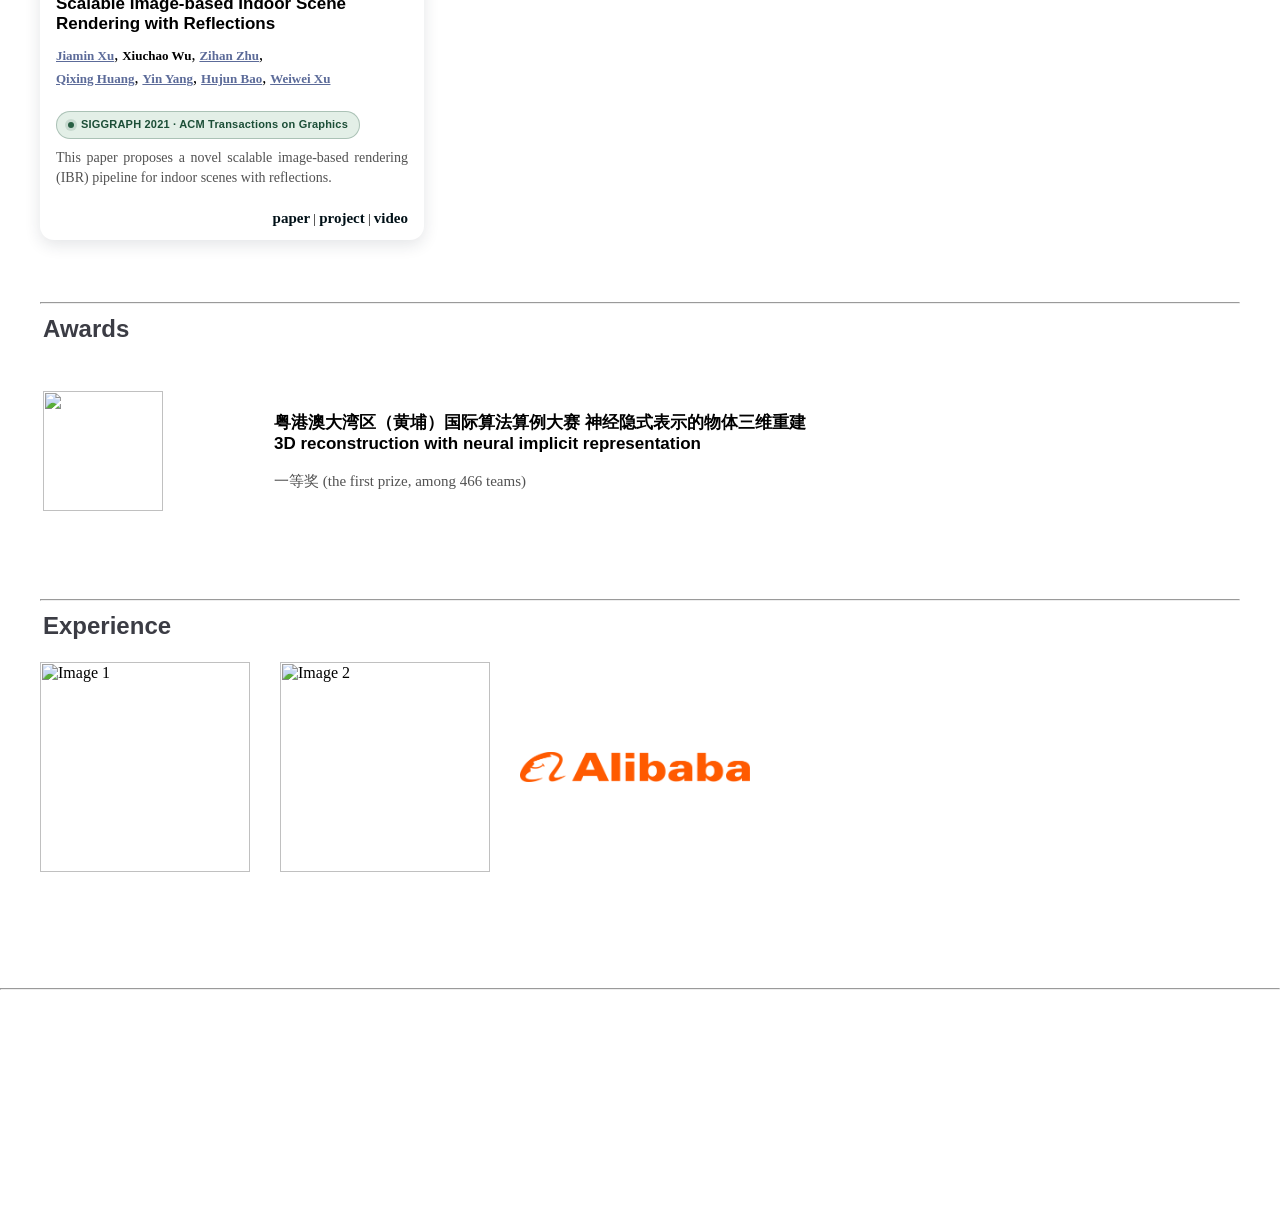
==== commit 8e4eef45: "update" ====
--- a/index.html
+++ b/index.html
@@ -107,9 +107,9 @@
                   <a href=""><u>Jiangjing Lyu</u></a>,
                   <a href=""><u>Chengfei Lyu</u></a>
                 <br><br>
-                <div class="publication-venue"><conf>Paper is coming soon ....</conf></div>
+                <div class="publication-venue"><a href="https://arxiv.org/pdf/2609.34934"><conf>Preprint</conf></a></div>
                 <div class="publication-links">
-                <a href="??"><CLICK>paper</CLICK></a> |
+                <a href="https://arxiv.org/pdf/2609.34934"><CLICK>paper</CLICK></a> |
                 <a href="papers/taotex/index.html"><CLICK>project</CLICK></a> |
                 <a href="??"><CLICK>video</CLICK></a>
                 </div>
